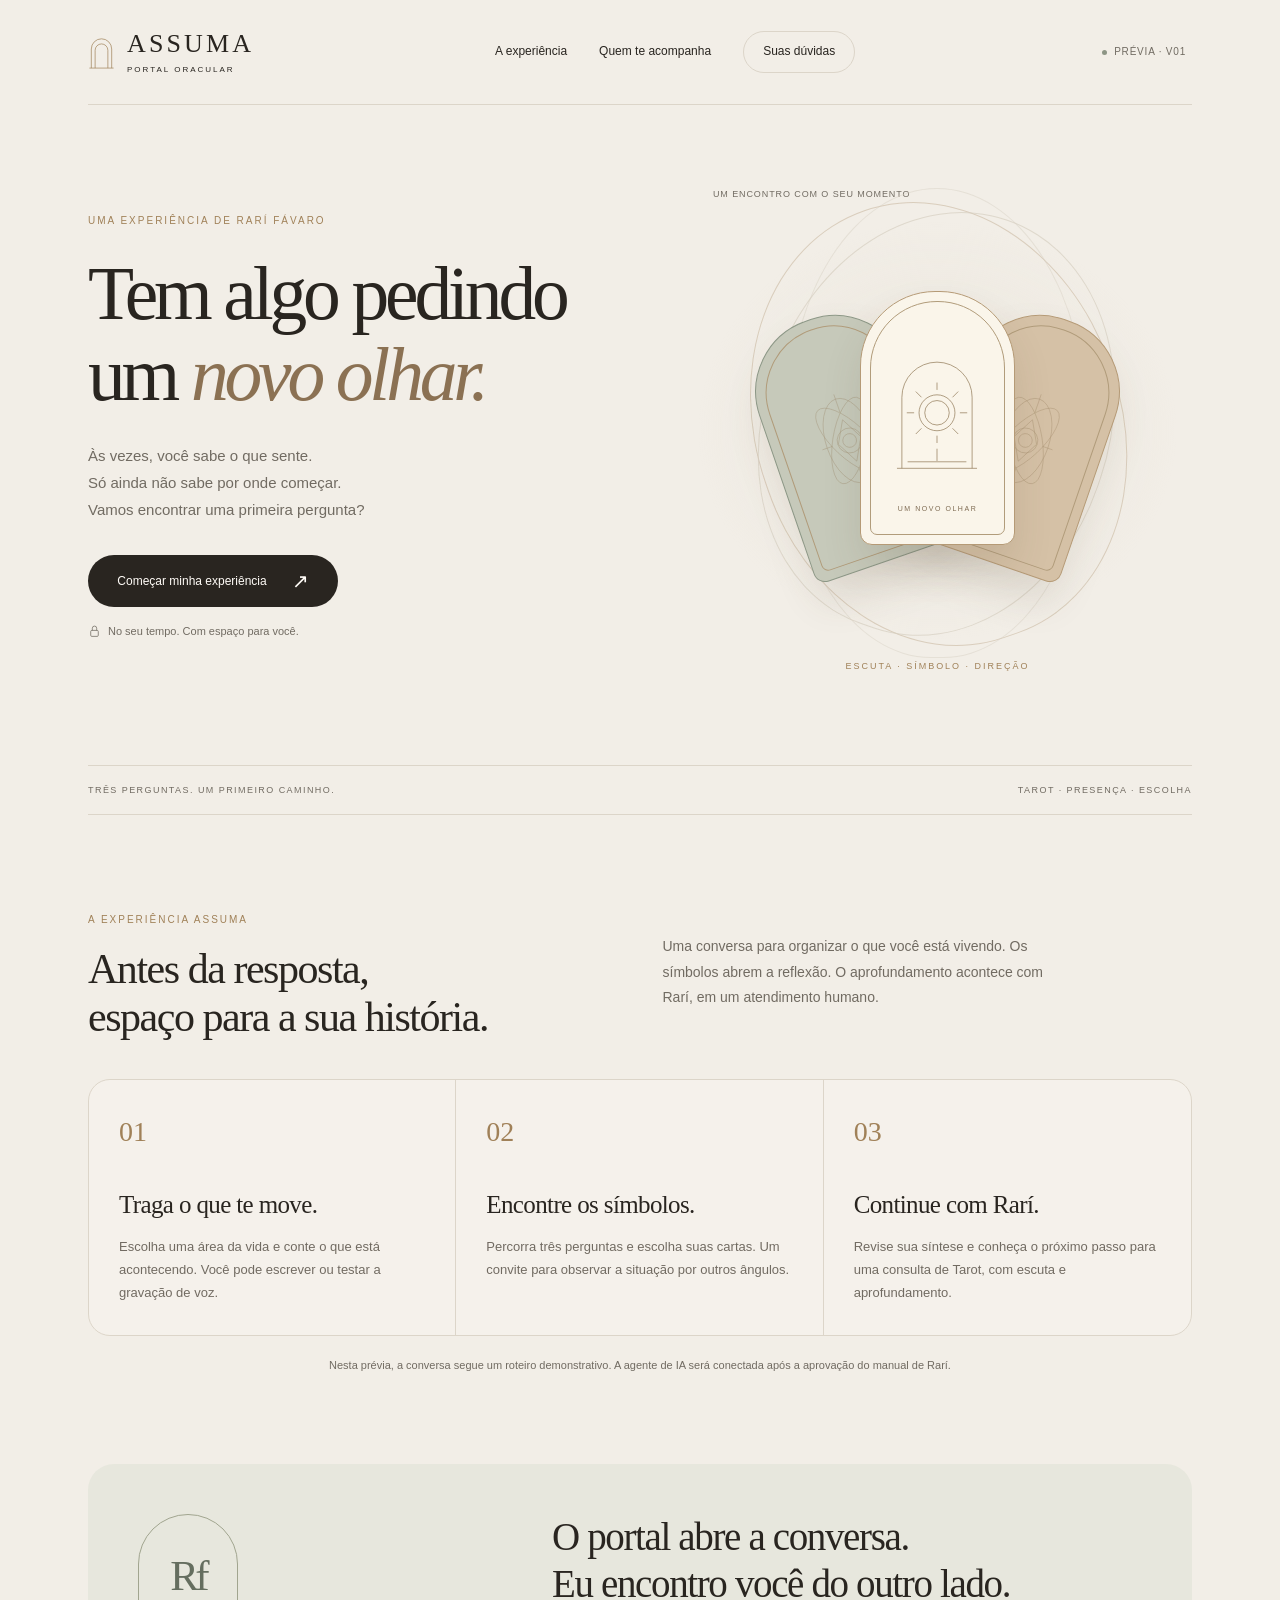
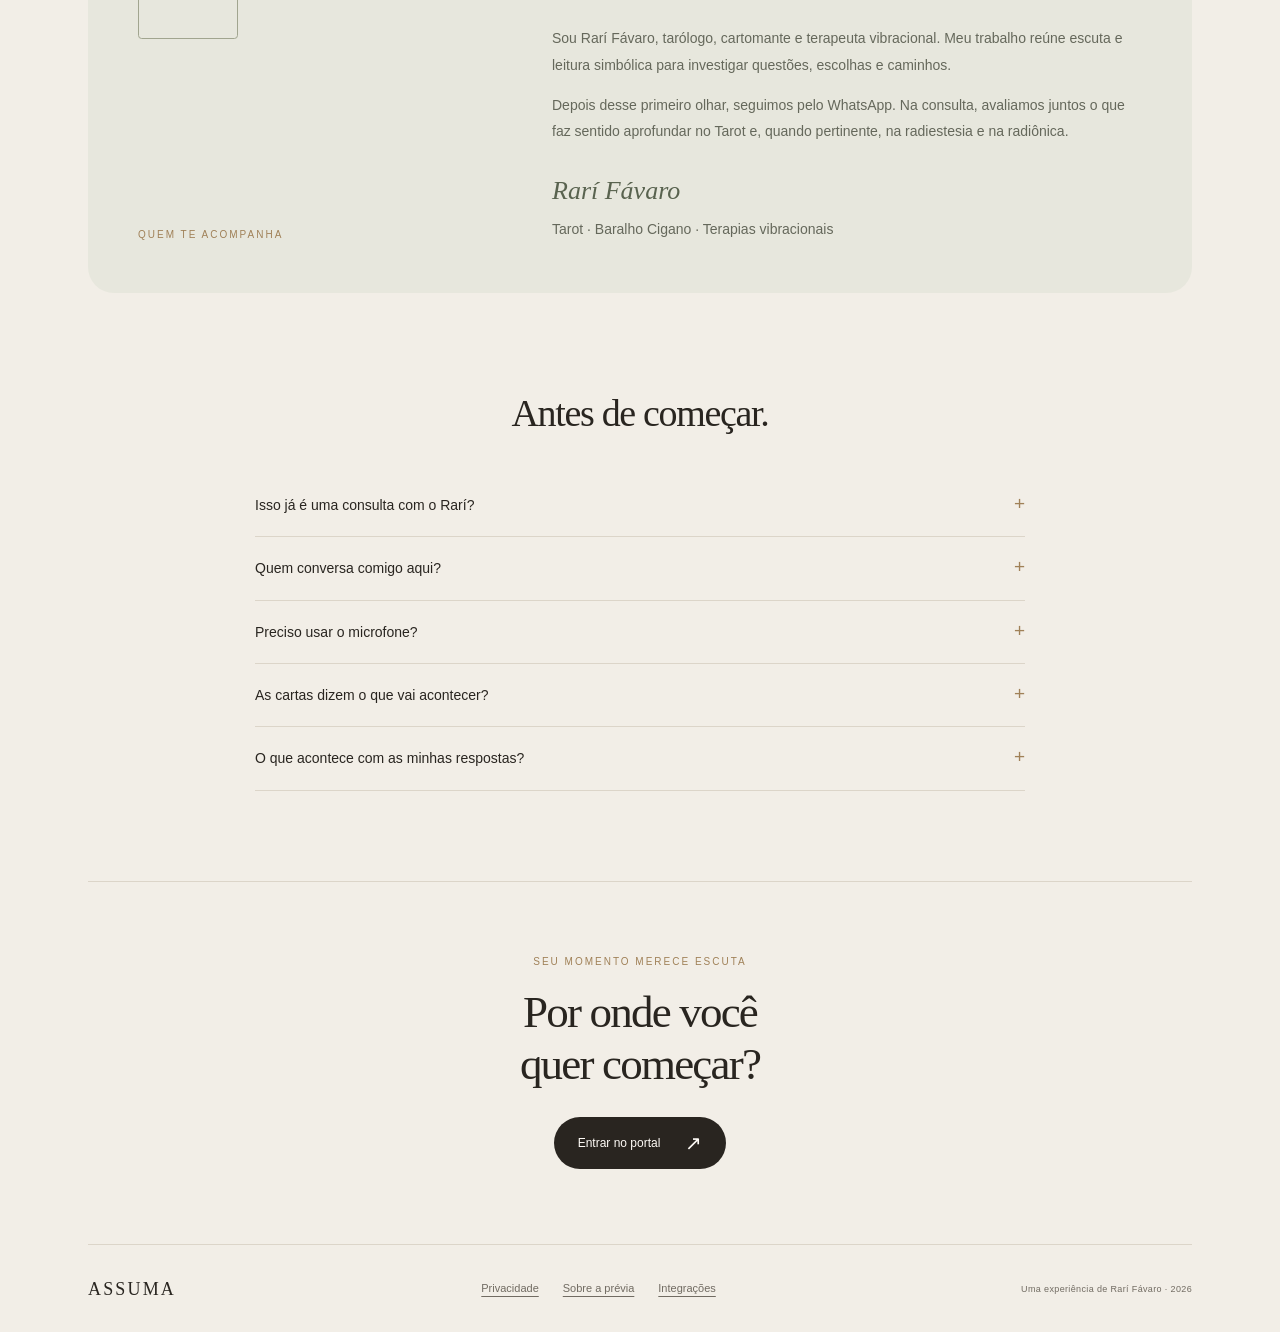
==== assuma/index.html @ bce20550 "Add files via upload" ====
<!doctype html>
<html lang="pt-BR">
<head>
<meta charset="utf-8">
<meta name="viewport" content="width=device-width,initial-scale=1,viewport-fit=cover">
<meta name="theme-color" content="#F2EEE7">
<meta name="description" content="ASSUMA — um primeiro olhar sobre o que você vive. Uma experiência oracular de Rarí Fávaro.">
<title>ASSUMA — Portal Oracular · Rarí Fávaro</title>
<style>
:root{--ivory:#f2eee7;--paper:#fffcf7;--ink:#292520;--gold:#a08158;--sage:#8d9585;--muted:#716b62;--line:#dcd5c9;--soft:#e9e4db;--serif:Georgia,'Times New Roman',serif;--sans:Arial,Helvetica,sans-serif}
*{box-sizing:border-box}html{scroll-behavior:smooth}body{margin:0;background:var(--ivory);color:var(--ink);font-family:var(--sans);font-size:16px;line-height:1.6;-webkit-font-smoothing:antialiased}button,input,textarea{font:inherit;color:inherit}button,a,input,textarea{touch-action:manipulation}button,a{-webkit-tap-highlight-color:transparent}button{cursor:pointer}button:disabled{cursor:not-allowed;opacity:.48}button:focus-visible,a:focus-visible,input:focus-visible,textarea:focus-visible,summary:focus-visible{outline:2px solid var(--gold);outline-offset:5px}a{color:inherit}button{border:0}svg{display:block}h1,h2,h3,p{margin:0}h1,h2,h3{font-weight:400}button{background:none}input[type=checkbox]{accent-color:var(--ink);width:20px;height:20px;flex:none;margin:3px 0}::selection{background:#d7ddcf}main{min-height:70vh}.wrap{max-width:1200px;margin:auto;padding:0 48px}.nav{height:105px;display:flex;align-items:center;justify-content:space-between;border-bottom:1px solid var(--line);gap:24px}.brand{display:flex;align-items:center;gap:12px;text-decoration:none}.brand-word{font-family:var(--serif);font-size:26px;letter-spacing:.12em;line-height:1}.brand-sub{display:block;font-family:var(--sans);font-size:8px;letter-spacing:.25em;margin-top:9px}.brand-mark{width:27px;height:35px;color:var(--gold)}.nav-links{display:flex;gap:32px;align-items:center;font-size:12px}.nav-links a{text-decoration:none}.outline-link{border:1px solid var(--line);padding:10px 19px;border-radius:30px}.demo-tag{display:flex;align-items:center;gap:7px;font-size:10px;letter-spacing:.08em;text-transform:uppercase;color:var(--muted)}.dot{width:5px;height:5px;border-radius:50%;background:var(--sage);display:inline-block}.eyebrow{font-size:10px;letter-spacing:.2em;text-transform:uppercase;color:var(--gold);font-weight:500}.hero{display:grid;grid-template-columns:1.1fr 1fr;align-items:center;min-height:660px;gap:35px;padding-top:30px;padding-bottom:54px}.hero-copy{position:relative;z-index:1}.hero h1{font-family:var(--serif);font-size:clamp(54px,5.9vw,78px);line-height:1.07;letter-spacing:-.055em;max-width:620px;margin:23px 0 26px}.hero h1 em{font-weight:400;color:#8b7153}.hero p{font-size:15px;line-height:1.8;max-width:385px;color:var(--muted)}.primary,.secondary{min-height:52px;padding:15px 24px;display:inline-flex;align-items:center;justify-content:center;gap:25px;border-radius:99px;font-size:12px;line-height:1.5;text-decoration:none;transition:background .2s,transform .2s}.primary{background:var(--ink);color:var(--paper)}.primary:hover{background:#494035;transform:translateY(-1px)}.primary .arrow{font-size:20px;font-weight:300;line-height:1}.secondary{border:1px solid var(--line);background:transparent}.secondary:hover{background:var(--soft)}.hero .primary{margin:32px 0 15px;padding-inline:27px;min-width:250px}.tiny{font-size:11px;line-height:1.65;color:var(--muted)}.hero-note{display:flex;align-items:center;gap:7px}.hero-note svg{width:13px;height:13px}.portal{position:relative;height:500px;display:flex;align-items:center;justify-content:center;isolation:isolate}.portal:before{content:'';position:absolute;inset:8% 1% 5%;border-radius:50%;background:radial-gradient(ellipse,#e3ddce66,transparent 68%);z-index:-1}.orbit{width:365px;height:450px;position:absolute;border:1px solid #cfbfaa;border-radius:50% 50% 48% 48%;transform:rotate(-19deg);opacity:.7}.orbit.two{transform:rotate(19deg);width:345px;height:430px;border-color:#d6cfc1}.orbit.three{transform:rotate(0);width:300px;height:470px;border-color:#d6cfc1;opacity:.45}.portal-label{position:absolute;bottom:0;left:0;right:0;text-align:center;font-size:9px;letter-spacing:.22em;color:var(--gold);text-transform:uppercase}.hero-card{position:absolute;width:155px;height:254px;border-radius:75px 75px 12px 12px;border:1px solid #b59a76;padding:12px;background:#e8dfce;box-shadow:0 22px 38px #594a3120;display:flex;align-items:center;justify-content:center}.hero-card:after{content:'';position:absolute;inset:9px;border:1px solid #b19c7b;border-radius:67px 67px 7px 7px}.hero-card.left{transform:translate(-88px,17px) rotate(-19deg);background:#c6c9ba;border-color:#8c9786}.hero-card.right{transform:translate(88px,17px) rotate(19deg);background:#d5c1a6}.hero-card.center{transform:translateY(-5px);background:#faf5ea;z-index:2}.hero-card svg{width:98px;height:155px;color:#8f7755}.hero-card span{position:absolute;bottom:30px;font-size:7px;letter-spacing:.22em;color:#7e6b52}.orbital-caption{position:absolute;top:14px;left:30px;font-size:9px;color:var(--muted);letter-spacing:.1em}.hero-card.left svg,.hero-card.right svg{width:75px;opacity:.6}.chapter-line{display:flex;justify-content:space-between;padding:17px 0;border-top:1px solid var(--line);border-bottom:1px solid var(--line);font-size:9px;color:var(--muted);letter-spacing:.16em;text-transform:uppercase}.section{padding:90px 0}.section-heading{display:grid;grid-template-columns:1fr 1fr;gap:45px;align-items:start;margin:0 0 37px}.section-heading h2{font-family:var(--serif);font-size:42px;letter-spacing:-.035em;line-height:1.14;margin-top:15px}.section-heading p{font-size:14px;max-width:390px;color:var(--muted);padding-top:29px;line-height:1.8}.steps-grid{display:grid;grid-template-columns:repeat(3,1fr);border:1px solid var(--line);border-radius:22px;overflow:hidden;background:#fffcf740}.step-card{padding:30px;border-right:1px solid var(--line)}.step-card:last-child{border:0}.step-no{color:var(--gold);font-family:var(--serif);font-size:28px;display:block;margin-bottom:30px}.step-card h3{font-family:var(--serif);font-size:25px;letter-spacing:-.025em;margin-bottom:10px}.step-card p{font-size:13px;color:var(--muted);line-height:1.8}.about-panel{background:#e7e7dd;border-radius:26px;padding:50px;display:grid;grid-template-columns:.75fr 1.25fr;gap:60px}.about-seal{display:flex;flex-direction:column;justify-content:space-between}.monogram{width:100px;height:125px;border:1px solid #a1a58f;border-radius:55px 55px 4px 4px;display:grid;place-items:center;font-family:var(--serif);font-size:43px;letter-spacing:-.09em;color:#656e5f}.about-panel h2{font-family:var(--serif);font-size:39px;letter-spacing:-.035em;line-height:1.2;margin-bottom:18px}.about-panel p{font-size:14px;color:#65685b;line-height:1.9}.signature{font-family:var(--serif);font-style:italic;font-size:26px;margin-top:25px;color:#59634f}.faq{max-width:770px;margin:auto}.faq>h2{font-family:var(--serif);font-size:38px;text-align:center;letter-spacing:-.035em;margin-bottom:30px}.faq details{border-bottom:1px solid var(--line);padding:20px 0}.faq summary{list-style:none;cursor:pointer;font-size:14px;display:flex;justify-content:space-between;gap:24px}.faq summary:after{content:'+';font-weight:300;color:var(--gold);font-size:19px;line-height:1}.faq details[open] summary:after{content:'−'}.faq details p{font-size:13px;color:var(--muted);line-height:1.8;margin-top:15px;max-width:680px}.bottom-invite{text-align:center;border-top:1px solid var(--line);padding:65px 0 75px}.bottom-invite h2{font-family:var(--serif);font-size:45px;letter-spacing:-.04em;line-height:1.15;margin:15px 0 26px}.footer{padding:30px 0 28px;border-top:1px solid var(--line);display:flex;align-items:center;justify-content:space-between;gap:25px}.footer-brand{font-family:var(--serif);font-size:18px;letter-spacing:.12em}.footer nav{display:flex;flex-wrap:wrap;gap:24px}.text-button{font-size:11px;padding:0;color:var(--muted);text-decoration:underline;text-underline-offset:4px}.footer .tiny{font-size:9px;letter-spacing:.04em}.mobile-start{display:none}.app-shell{max-width:820px;margin:0 auto;padding:30px 24px 70px}.session-top{display:flex;justify-content:space-between;align-items:center;gap:14px;padding-bottom:25px}.back{display:flex;align-items:center;gap:8px;color:var(--muted);font-size:12px;padding:8px 0}.session-top .eyebrow{font-size:9px}.progress-track{display:flex;gap:5px;margin-bottom:38px}.progress-track span{height:2px;flex:1;background:var(--line)}.progress-track span.done{background:var(--gold)}.screen-heading{text-align:center;max-width:550px;margin:0 auto 35px}.screen-heading h1{font-family:var(--serif);font-size:44px;line-height:1.13;letter-spacing:-.04em;margin:12px 0 17px}.screen-heading p{font-size:14px;color:var(--muted);line-height:1.8}.area-grid{display:grid;grid-template-columns:1fr 1fr;gap:14px}.area{border:1px solid var(--line);border-radius:20px;background:#fffcf77d;text-align:left;padding:25px;min-height:172px;transition:.2s;position:relative}.area:hover{background:var(--paper);border-color:var(--gold);transform:translateY(-2px)}.area .area-icon{width:30px;height:30px;color:var(--gold);margin-bottom:23px}.area strong{display:block;font-family:var(--serif);font-size:25px;font-weight:400;letter-spacing:-.02em;line-height:1.2;margin-bottom:7px}.area small{font-size:12px;color:var(--muted);line-height:1.6;display:block}.area .area-arrow{position:absolute;right:23px;top:28px;font-size:20px;color:var(--gold)}.area-foot{text-align:center;margin-top:25px}.consent-panel{background:var(--paper);border:1px solid var(--line);border-radius:24px;padding:30px}.field-label{display:block;font-size:10px;letter-spacing:.15em;text-transform:uppercase;color:var(--muted);margin-bottom:9px}.field{width:100%;border:1px solid var(--line);background:#fffdf9;border-radius:13px;padding:15px 17px;line-height:1.6;font-size:15px;resize:vertical}.field::placeholder{color:#8c857b}.field:focus{outline:1px solid var(--gold);outline-offset:1px}.check-row{display:flex;gap:13px;align-items:flex-start;margin-top:23px;cursor:pointer;font-size:13px;line-height:1.7}.check-row small{display:block;font-size:11px;color:var(--muted);margin-top:3px}.notice{padding:15px 17px;background:#f1f0e9;border-radius:13px;font-size:12px;color:#5e6655;line-height:1.8;margin:22px 0}.notice strong{font-weight:500;color:var(--ink)}.consent-panel .primary{width:100%;margin-top:23px}.center-note{text-align:center;margin-top:20px}.stage-heading{display:flex;align-items:center;justify-content:space-between;gap:12px;margin-bottom:19px;font-size:11px;color:var(--muted)}.agent-badge{display:flex;align-items:center;gap:8px}.agent-symbol{height:25px;width:25px;border:1px solid var(--gold);border-radius:50%;display:grid;place-items:center;color:var(--gold);font-family:var(--serif)}.agent-panel{background:var(--paper);border:1px solid var(--line);border-radius:25px;padding:32px;position:relative;overflow:hidden}.agent-panel .question{font-family:var(--serif);font-size:31px;line-height:1.25;letter-spacing:-.03em;margin:16px 0}.lead-in{font-size:13px;line-height:1.8;color:var(--muted)}.mini-orb{width:62px;height:76px;border:1px solid #b5a182;border-radius:50% 50% 45% 45%;margin:0 auto 28px;display:grid;place-items:center;position:relative;transform:rotate(-8deg)}.mini-orb:before{content:'';position:absolute;inset:7px;border:1px solid #a6ae9a;border-radius:50%;transform:rotate(23deg)}.mini-orb:after{content:'';height:18px;width:18px;border:1px solid var(--gold);border-radius:50%}.question-tools{display:flex;gap:16px;margin:17px 0 3px;align-items:center}.small-btn{font-size:11px;color:var(--muted);padding:7px 0;display:flex;align-items:center;gap:6px;text-decoration:underline;text-underline-offset:3px}.small-btn svg{width:15px;height:15px}.answer-panel{padding-top:24px}.input-tabs{display:flex;gap:5px;border:1px solid var(--line);border-radius:99px;width:max-content;padding:4px;margin:0 auto 19px}.input-tabs button{border-radius:99px;padding:8px 20px;font-size:12px;display:flex;align-items:center;gap:6px}.input-tabs button svg{width:14px;height:14px}.input-tabs button.active{background:var(--ink);color:var(--paper)}.answer-panel textarea{min-height:130px}.answer-bottom{display:flex;justify-content:space-between;align-items:center;margin-top:12px;gap:15px}.answer-bottom .primary{min-width:175px}.voice-panel{text-align:center;border:1px solid var(--line);border-radius:20px;background:#fffcf74d;padding:24px}.mic-button{width:64px;height:64px;border-radius:50%;background:var(--ink);color:var(--paper);display:grid;place-items:center;margin:4px auto 12px}.mic-button svg{width:24px;height:24px}.mic-button.recording{background:#946d50;animation:pulse 1.4s infinite}.voice-label{font-family:var(--serif);font-size:22px}.voice-panel .tiny{max-width:380px;margin:10px auto 0}.voice-panel audio{width:100%;margin-top:14px;height:38px}.record-tools{display:flex;justify-content:center;gap:22px;margin-top:10px}.voice-panel .primary{margin-top:17px}.inline-error{font-size:12px;color:#8a5038;margin-top:9px;line-height:1.6}.session-hint{text-align:center;font-size:11px;line-height:1.7;color:var(--muted);margin:25px auto 0;max-width:540px}.past-answers{margin-top:25px}.past-answers summary{font-size:11px;color:var(--muted);cursor:pointer}.past-item{padding:15px 0;border-bottom:1px solid var(--line);font-size:12px}.past-item strong{font-weight:500}.past-item p{color:var(--muted);margin-top:4px;white-space:pre-wrap;overflow-wrap:anywhere}.cards-heading{text-align:center;margin-bottom:35px}.cards-heading h1{font-family:var(--serif);font-size:40px;line-height:1.15;letter-spacing:-.04em;margin:15px 0}.cards-heading p{font-size:13px;color:var(--muted);max-width:440px;margin:auto}.card-deck{display:flex;justify-content:center;gap:17px;perspective:1200px;margin:30px 0 35px}.tarot{width:156px;height:255px;background:transparent;position:relative;padding:0;border-radius:80px 80px 14px 14px;flex:0 1 156px;transition:transform .3s}.tarot:not(:disabled):hover{transform:translateY(-9px)}.tarot:disabled{opacity:1}.tarot.dim{opacity:.35}.card-inner{height:100%;width:100%;position:relative;transform-style:preserve-3d;transition:transform .75s cubic-bezier(.2,.7,.3,1)}.tarot.flipped .card-inner{transform:rotateY(180deg)}.card-side{position:absolute;inset:0;border:1px solid #a38c6a;border-radius:80px 80px 14px 14px;backface-visibility:hidden;display:flex;flex-direction:column;align-items:center;justify-content:center;overflow:hidden}.card-back{background:#dcd8c9}.card-back:before,.card-face:before{content:'';position:absolute;inset:8px;border:1px solid #b9aa8e;border-radius:73px 73px 9px 9px}.card-back svg{width:80%;height:65%;color:#8b7f65}.card-back small{position:absolute;bottom:25px;font-size:7px;letter-spacing:.2em}.card-face{transform:rotateY(180deg);background:var(--paper)}.card-face svg{height:140px;width:95px;color:#8c7656}.card-face .roman{position:absolute;top:27px;font-size:10px;font-family:var(--serif);color:var(--gold)}.card-face .card-name{position:absolute;bottom:23px;font-size:10px;font-family:var(--serif);letter-spacing:.03em}.reveal{text-align:center;max-width:520px;margin:auto}.reveal h2{font-family:var(--serif);font-size:29px;letter-spacing:-.02em;margin-bottom:8px}.reveal p{font-size:14px;color:var(--muted);line-height:1.8}.reveal .primary{margin-top:23px}.reveal .tiny{font-size:10px;margin-top:15px}.card-number{font-size:10px;letter-spacing:.15em;color:var(--muted);text-align:center;display:block}.report-intro{text-align:center;max-width:590px;margin:0 auto 30px}.report-intro h1{font-family:var(--serif);font-size:43px;line-height:1.15;letter-spacing:-.04em;margin:15px 0}.report-intro p{font-size:14px;line-height:1.8;color:var(--muted)}.report{background:var(--paper);border:1px solid var(--line);border-radius:22px;padding:34px;margin-bottom:25px}.report-head{display:flex;justify-content:space-between;align-items:center;gap:15px;padding-bottom:21px;margin-bottom:24px;border-bottom:1px solid var(--line)}.report-head span{font-size:10px;color:var(--muted)}.report h2{font-family:var(--serif);font-size:28px;line-height:1.3;letter-spacing:-.025em;margin:9px 0 16px}.report h3{font-size:10px;letter-spacing:.14em;text-transform:uppercase;color:var(--gold);margin:23px 0 9px}.report p{font-size:13px;color:var(--muted);line-height:1.85;overflow-wrap:anywhere}.report blockquote{border-left:1px solid #bda17d;padding-left:17px;margin:13px 0 0;font-family:var(--serif);font-size:20px;line-height:1.5;color:#5b5143;overflow-wrap:anywhere}.report-cards{display:flex;gap:9px;flex-wrap:wrap;margin:12px 0 0}.report-card{flex:1;min-width:110px;border:1px solid var(--line);border-radius:12px;padding:14px 10px;text-align:center;font-family:var(--serif);font-size:15px}.report-card small{display:block;font-family:var(--sans);font-size:8px;text-transform:uppercase;letter-spacing:.1em;color:var(--muted);margin-bottom:5px}.report .qa{border-bottom:1px solid var(--line);padding:10px 0}.report .qa:last-child{border:0}.report .qa strong{font-size:12px;font-weight:500;display:block;margin-bottom:4px}.report .qa p{white-space:pre-wrap}.report-actions{display:flex;justify-content:center;gap:22px;margin-bottom:30px}.human-invite{border-radius:23px;background:#e5e7db;padding:32px;text-align:center}.human-invite h2{font-family:var(--serif);font-size:33px;line-height:1.2;letter-spacing:-.03em;margin:12px 0 16px}.human-invite p{font-size:13px;color:#606854;line-height:1.85;max-width:510px;margin:auto}.human-invite .primary{margin-top:24px}.human-invite .tiny{font-size:10px;margin-top:14px}.clear-session{display:block;margin:30px auto 0}.modal{border:1px solid var(--line);border-radius:23px;background:var(--paper);padding:30px;color:var(--ink);max-width:560px;width:calc(100% - 32px);max-height:88dvh;overflow:auto;box-shadow:0 30px 100px #29252033}.modal::backdrop{background:#29252066;backdrop-filter:blur(5px)}.modal-close{display:flex;justify-content:flex-end;margin:-10px -8px 3px auto;padding:8px;font-size:24px;line-height:1}.modal h2{font-family:var(--serif);font-size:31px;letter-spacing:-.03em;line-height:1.2;margin-bottom:17px}.modal p,.modal li{font-size:13px;color:var(--muted);line-height:1.8;margin-bottom:13px}.modal h3{font-size:13px;margin:20px 0 7px}.modal .check-row{font-size:12px;margin:18px 0}.modal .primary,.modal .secondary{width:100%;margin-top:10px}.modal pre{font-size:11px;white-space:pre-wrap;overflow-wrap:anywhere;background:var(--ivory);border-radius:12px;padding:15px;max-height:210px;overflow:auto;font-family:var(--sans)}.status-grid{display:grid;grid-template-columns:1fr 1fr;gap:10px}.status-grid>div{border:1px solid var(--line);padding:12px;border-radius:11px;font-size:12px}.status-grid small{display:block;color:var(--muted);font-size:10px}.toast{position:fixed;bottom:25px;left:50%;transform:translateX(-50%);background:var(--ink);color:var(--paper);border-radius:15px;padding:13px 20px;font-size:12px;z-index:20;width:max-content;max-width:calc(100% - 35px);box-shadow:0 7px 20px #29252022;display:none}.toast.show{display:block}.fade{animation:appear .4s ease both}[hidden]{display:none!important}@keyframes appear{from{opacity:0;transform:translateY(7px)}to{opacity:1;transform:translateY(0)}}@keyframes pulse{50%{box-shadow:0 0 0 9px #946d501a}}@media(min-width:1400px){.hero{min-height:710px}.portal{transform:scale(1.07)}}@media(max-width:800px){.wrap{padding:0 25px}.nav{height:86px}.nav-links{gap:17px}.nav-links a:not(.outline-link){display:none}.hero{min-height:auto;gap:0;padding:48px 0 50px}.hero h1{font-size:56px}.portal{transform:scale(.87);margin:0 -25px}.orbit{width:300px}.hero p{font-size:14px}.section{padding:60px 0}.section-heading h2{font-size:35px}.section-heading p{padding-top:20px}.step-card{padding:24px}.step-card h3{font-size:22px}.about-panel{padding:33px;gap:30px;grid-template-columns:.6fr 1.4fr}.about-panel h2{font-size:33px}}
@media(max-width:600px){body{font-size:15px}.wrap{padding:0 23px}.nav{height:77px}.brand-word{font-size:23px}.brand-sub{font-size:7px}.brand-mark{width:23px;height:31px}.nav-links{display:none}.demo-tag{font-size:8px;letter-spacing:.06em}.hero{display:flex;flex-direction:column;text-align:center;padding:43px 0 43px}.hero-copy{order:1}.hero .eyebrow{font-size:9px}.hero h1{font-size:49px;line-height:1.06;margin:16px 0 18px;letter-spacing:-.055em}.hero p{font-size:13px;max-width:315px;margin:auto;line-height:1.8}.hero .primary{margin:24px 0 12px;min-width:260px;min-height:53px;font-size:12px}.hero-note{justify-content:center;font-size:10px}.portal{order:2;height:287px;width:100%;transform:none;margin:18px 0 0}.orbit{height:258px;width:234px;transform:rotate(-24deg)}.orbit.two{height:248px;width:225px;transform:rotate(24deg)}.orbit.three{height:285px;width:180px}.hero-card{width:100px;height:169px;border-radius:51px 51px 9px 9px;padding:8px}.hero-card:after{inset:6px;border-radius:45px 45px 5px 5px}.hero-card.left{transform:translate(-61px,6px) rotate(-20deg)}.hero-card.right{transform:translate(61px,6px) rotate(20deg)}.hero-card.center{transform:translateY(-8px)}.hero-card svg{width:62px;height:98px}.hero-card.left svg,.hero-card.right svg{width:48px}.hero-card span{font-size:5px;bottom:20px}.orbital-caption{display:none}.portal-label{bottom:0;font-size:7px}.chapter-line{font-size:7px;letter-spacing:.09em;gap:12px;padding:14px 0}.section{padding:49px 0}.section-heading{grid-template-columns:1fr;gap:0;margin-bottom:25px}.section-heading h2{font-size:35px;max-width:310px;margin-top:11px}.section-heading p{font-size:13px;padding-top:18px;max-width:330px}.steps-grid{display:block;border-radius:20px}.step-card{border-right:0;border-bottom:1px solid var(--line);position:relative;padding:24px 24px 24px 70px}.step-no{position:absolute;left:23px;top:23px;margin:0;font-size:23px}.step-card h3{font-size:24px;margin:0 0 7px}.step-card p{font-size:12px}.about-panel{grid-template-columns:1fr;padding:27px;gap:25px;border-radius:21px}.about-seal{flex-direction:row;align-items:center}.monogram{height:70px;width:58px;font-size:28px}.about-panel h2{font-size:32px;margin-bottom:16px}.about-panel p{font-size:13px}.signature{font-size:25px;margin-top:20px}.faq>h2{font-size:31px;text-align:left;margin-bottom:18px}.faq summary{font-size:13px}.faq details{padding:19px 0}.faq details p{font-size:12px}.bottom-invite{padding:44px 0 49px}.bottom-invite h2{font-size:36px}.footer{padding:25px 0 28px;flex-wrap:wrap;gap:19px}.footer nav{gap:18px}.footer .tiny{width:100%;font-size:9px}.app-shell{padding:20px 20px 45px}.app-view .nav{margin:0 -3px}.session-top{padding-bottom:19px}.progress-track{margin-bottom:28px}.screen-heading{margin-bottom:25px}.screen-heading h1{font-size:36px;margin:12px 0 15px}.screen-heading p{font-size:12px}.area-grid{gap:11px}.area{padding:19px 17px;min-height:185px;border-radius:17px}.area strong{font-size:23px;line-height:1.12;margin-bottom:10px}.area small{font-size:11px;line-height:1.6}.area .area-icon{width:25px;height:25px;margin-bottom:22px}.area .area-arrow{right:17px;top:18px;font-size:18px}.area-foot{font-size:10px}.consent-panel{padding:22px;border-radius:19px}.check-row{font-size:12px;gap:11px}.check-row small{font-size:10px}.notice{font-size:11px;padding:13px}.consent-panel .primary{font-size:12px;padding:14px 18px;gap:10px}.field{font-size:16px;padding:13px 14px}.center-note{font-size:10px}.agent-panel{padding:24px 23px;border-radius:21px}.agent-panel .question{font-size:28px;margin:12px 0}.lead-in{font-size:12px}.mini-orb{width:50px;height:63px;margin-bottom:22px}.stage-heading{font-size:10px}.agent-badge{gap:6px}.answer-panel{padding-top:20px}.answer-bottom .tiny{font-size:9px;max-width:120px}.answer-bottom .primary{min-width:165px;padding:14px 17px;gap:14px}.voice-panel{padding:19px}.voice-panel .tiny{font-size:10px}.session-hint{font-size:10px;margin-top:22px}.cards-heading h1{font-size:35px;margin:13px 0}.cards-heading p{font-size:12px}.card-deck{gap:10px;margin:26px 0}.tarot{height:194px;max-width:112px;border-radius:55px 55px 11px 11px}.card-side{border-radius:55px 55px 11px 11px}.card-back:before,.card-face:before{inset:6px;border-radius:49px 49px 7px 7px}.card-face svg{height:100px;width:70px}.card-face .roman{top:22px;font-size:9px}.card-face .card-name{bottom:20px;font-size:9px}.card-back small{font-size:5px;bottom:23px}.reveal h2{font-size:27px}.reveal p{font-size:12px}.reveal .tiny{font-size:9px}.report-intro h1{font-size:35px}.report-intro p{font-size:12px}.report{padding:23px 21px;border-radius:20px}.report-head{padding-bottom:17px;margin-bottom:19px}.report-head .eyebrow{font-size:8px}.report-head span{font-size:9px}.report h2{font-size:26px}.report h3{font-size:9px}.report p{font-size:12px}.report blockquote{font-size:19px}.report-cards{gap:7px}.report-card{min-width:75px;padding:12px 6px;font-size:13px}.report-card small{font-size:7px}.report-actions{gap:22px}.human-invite{padding:27px 22px;border-radius:20px}.human-invite h2{font-size:30px}.human-invite p{font-size:12px}.human-invite .primary{font-size:11px;padding:15px 18px;gap:10px;width:100%}.modal{padding:25px}.modal h2{font-size:29px}.modal p,.modal li{font-size:12px}}
@media(max-width:360px){.hero h1{font-size:43px}.wrap{padding:0 19px}.area strong{font-size:21px}.area small{font-size:10px}.tarot{height:177px}.card-deck{gap:8px}.answer-bottom{align-items:stretch;flex-direction:column}.answer-bottom .tiny{max-width:none;text-align:right}.status-grid{grid-template-columns:1fr}}
@media(prefers-reduced-motion:reduce){*,*:before,*:after{animation:none!important;transition:none!important;scroll-behavior:auto!important}}
@media print{.nav,.session-top,.progress-track,.footer,.report-actions,.human-invite,.clear-session,.toast,dialog{display:none!important}body{background:white}.wrap,.app-shell{max-width:none;padding:0}.report{border:0;padding:0}.report-intro{margin:0 0 20px}.report-intro h1{font-size:28px}.report .qa{break-inside:avoid}details{display:block}details>div{display:block!important}}
</style>
</head>
<body>
<svg aria-hidden="true" style="position:absolute;width:0;height:0;overflow:hidden" xmlns="http://www.w3.org/2000/svg">
<defs>
<symbol id="portal-mark" viewBox="0 0 40 55"><path d="M4 52V22a16 16 0 0 1 32 0v30M10 52V24a10 10 0 0 1 20 0v28M1 52h38" fill="none" stroke="currentColor" stroke-width="1.1"/></symbol>
<symbol id="back-art" viewBox="0 0 120 180"><g fill="none" stroke="currentColor" stroke-width=".7"><ellipse cx="60" cy="90" rx="38" ry="70"/><ellipse cx="60" cy="90" rx="27" ry="70" transform="rotate(28 60 90)"/><ellipse cx="60" cy="90" rx="27" ry="70" transform="rotate(-28 60 90)"/><circle cx="60" cy="90" r="20"/><circle cx="60" cy="90" r="11"/><path d="M60 12v30m0 96v30M14 90h17m58 0h17"/><path d="M60 55 79 90 60 125 41 90Z"/></g></symbol>
<symbol id="sun-art" viewBox="0 0 120 180"><g fill="none" stroke="currentColor" stroke-width=".85"><path d="M17 151V64a43 43 0 0 1 86 0v87M11 151h98M24 143h72"/><circle cx="60" cy="83" r="22"/><circle cx="60" cy="83" r="15"/><path d="M60 46v9m0 56v9M23 83h9m56 0h9M34 57l7 7m38 38 7 7M34 109l7-7m38-38 7-7M60 127v15"/></g></symbol>
<symbol id="balance-art" viewBox="0 0 120 180"><g fill="none" stroke="currentColor" stroke-width="1"><path d="M60 31v112m-25 0h50M24 63h72M30 63l-15 42h30Zm60 0-15 42h30ZM15 105q15 18 30 0m30 0q15 18 30 0M47 53l13-17 13 17"/><circle cx="60" cy="29" r="5"/><path d="M31 153h58"/></g></symbol>
<symbol id="lantern-art" viewBox="0 0 120 180"><g fill="none" stroke="currentColor" stroke-width="1"><path d="M36 58h48v63H36ZM36 58l24-18 24 18M43 65h34v48H43ZM60 38V28m-11 0a11 11 0 0 1 22 0M47 125h26M40 141h40M60 130v11M17 87h9m68 0h9M27 47l6 6m54 0 6-6"/><path d="m60 74 7 12-7 12-7-12Z"/></g></symbol>
<symbol id="vessel-art" viewBox="0 0 120 180"><g fill="none" stroke="currentColor" stroke-width="1"><path d="M29 30h31v30q0 25-15 25T29 60ZM45 85v18m-12 0h24M65 102h31v25q0 22-15 22t-16-22ZM81 149v13m-12 0h24M58 64q36 7 22 41M65 72q17 9 8 29M19 124q15-17 31 0m-31 7q15-17 31 0"/></g></symbol>
<symbol id="strength-art" viewBox="0 0 120 180"><g fill="none" stroke="currentColor" stroke-width="1"><path d="M25 53c-11-18 10-30 22-14l26 29c12 15 34 3 24-14-12-19-27-4-34 5L47 78c-11 14-30 0-22-14M30 108q30-29 60 0M24 112q36 37 72 0M34 121v24m52-24v24M23 150h74"/><circle cx="60" cy="111" r="13"/></g></symbol>
<symbol id="mago-art" viewBox="0 0 120 180"><g fill="none" stroke="currentColor" stroke-width="1"><path d="M24 56c-10-18 8-29 20-15l31 28c13 12 29-1 20-15-11-18-27-5-34 6L45 77C31 90 14 76 24 64M60 96v57M46 124h28M23 153h74M21 110h10m-5-5v10m67-21h10m-5-5v10"/><circle cx="60" cy="96" r="8"/></g></symbol>
<symbol id="heart" viewBox="0 0 32 32"><path d="M16 27S3 19 3 10c0-7 10-9 13-2 3-7 13-5 13 2 0 9-13 17-13 17Z" stroke="currentColor" fill="none" stroke-width="1"/></symbol>
<symbol id="work" viewBox="0 0 32 32"><path d="M5 28V13h8v15m6 0V5h8v23M2 28h28M3 8l9-5 6 7 11-8" stroke="currentColor" fill="none" stroke-width="1"/></symbol>
<symbol id="path" viewBox="0 0 32 32"><path d="M7 29c23-13-13-16 9-26M16 3h9m-9 0v9M21 29C44 16 8 13 30 0" stroke="currentColor" fill="none" stroke-width="1"/></symbol>
<symbol id="spirit" viewBox="0 0 32 32"><ellipse cx="16" cy="16" rx="9" ry="14" fill="none" stroke="currentColor" stroke-width="1"/><ellipse cx="16" cy="16" rx="14" ry="9" fill="none" stroke="currentColor" stroke-width="1"/><circle cx="16" cy="16" r="3" fill="none" stroke="currentColor" stroke-width="1"/></symbol>
<symbol id="mic" viewBox="0 0 24 24"><g fill="none" stroke="currentColor" stroke-width="1.4" stroke-linecap="round"><rect x="8" y="2" width="8" height="13" rx="4"/><path d="M5 10v2a7 7 0 0 0 14 0v-2M12 19v3m-4 0h8"/></g></symbol>
<symbol id="text" viewBox="0 0 24 24"><path d="M4 5h16M4 12h16M4 19h10" fill="none" stroke="currentColor" stroke-width="1.4" stroke-linecap="round"/></symbol>
<symbol id="sound" viewBox="0 0 24 24"><path d="M4 9h4l5-5v16l-5-5H4ZM17 8q5 4 0 8m3-11q8 7 0 14" fill="none" stroke="currentColor" stroke-width="1.3" stroke-linejoin="round"/></symbol>
<symbol id="lock" viewBox="0 0 24 24"><rect x="5" y="10" width="14" height="11" rx="2" fill="none" stroke="currentColor" stroke-width="1.4"/><path d="M8 10V6a4 4 0 0 1 8 0v4" fill="none" stroke="currentColor" stroke-width="1.4"/></symbol>
</defs></svg>
<div class="wrap">
<header class="nav">
<a href="#" class="brand" id="brand-home" aria-label="ASSUMA, início"><svg class="brand-mark" aria-hidden="true"><use href="#portal-mark"/></svg><span class="brand-word">ASSUMA<span class="brand-sub">PORTAL ORACULAR</span></span></a>
<nav class="nav-links" aria-label="Navegação principal"><a href="#como-funciona">A experiência</a><a href="#rari">Quem te acompanha</a><a class="outline-link" href="#duvidas">Suas dúvidas</a></nav>
<button class="demo-tag" data-action="status"><i class="dot"></i>Prévia · v01</button>
</header></div>
<main id="main"></main>
<div class="wrap"><footer class="footer"><span class="footer-brand">ASSUMA</span><nav aria-label="Informações"><button class="text-button" data-action="privacy">Privacidade</button><button class="text-button" data-action="terms">Sobre a prévia</button><button class="text-button" data-action="status">Integrações</button></nav><p class="tiny">Uma experiência de Rarí Fávaro · 2026</p></footer></div>
<dialog class="modal" id="modal" aria-labelledby="modal-title"><button class="modal-close" aria-label="Fechar" data-action="close-modal">×</button><div id="modal-body"></div></dialog>
<div class="toast" id="toast" role="status" aria-live="polite"></div>
<script>
(()=>{
'use strict';
/* Integrações deliberadamente desligadas. Segredos pertencem ao servidor.
   Este arquivo não possui fetch, SDK, cookie, localStorage ou envio de áudio. */
const ASSUMA_CONFIG = Object.freeze({mode:'demo', agentManualVersion:null, whatsappNumber:'', pixelId:'', integrations:{ai:false,transcription:false,database:false,whatsappBusiness:false,metaPixel:false}});
const agentPolicy = Object.freeze({status:'rascunho-aguardando-aprovacao', version:'0.1', author:'Rarí Fávaro', rules:['Identificar-se como agente de IA; no protótipo, explicitar roteiro simulado.','Não alegar conhecer fatos de terceiros.','Não interpretar símbolos como diagnóstico clínico.','Não inventar métodos autorais ou protocolos energéticos.','Separar relato, hipótese simbólica e decisão humana.','Somente um manual aprovado pode liberar respostas generativas.']});
const AREAS = {
love:{label:'Amor',icon:'heart',desc:'Vínculos, encontros e o seu lugar nas relações.',q:'O que está acontecendo na sua vida afetiva e te trouxe até aqui?',focus:'como você se sente e o que precisa em uma relação',next:'Que limite, conversa ou decisão você gostaria de explorar com mais cuidado?'},
work:{label:'Trabalho e prosperidade',icon:'work',desc:'Escolhas, movimento e sua relação com o dinheiro.',q:'O que você quer compreender sobre seu trabalho ou sua vida financeira agora?',focus:'as condições concretas e as escolhas que estão ao seu alcance',next:'Qual decisão profissional ou financeira você gostaria de levar para uma consulta?'},
paths:{label:'Caminhos pessoais',icon:'path',desc:'Ciclos, decisões e aquilo que pede espaço.',q:'Qual situação ou escolha tem ocupado mais espaço dentro de você?',focus:'o que é importante para você neste momento da sua vida',next:'Que escolha você gostaria de olhar com mais calma, sem se cobrar uma resposta imediata?'},
spirit:{label:'Espiritualidade',icon:'spirit',desc:'Sentido, percepção e seu caminho espiritual.',q:'Que experiência ou inquietação espiritual você gostaria de trazer para esta conversa?',focus:'o sentido que você atribui à experiência e como ela repercute no cotidiano',next:'O que você gostaria de investigar espiritualmente, mantendo espaço para outras interpretações?'}
};
const DECK = [
{id:'justice',name:'A Justiça',roman:'VIII',art:'balance-art',theme:'discernimento',text:'Como símbolo de discernimento, A Justiça convida a separar o que você observou do que ainda precisa compreender.'},
{id:'hermit',name:'O Eremita',roman:'IX',art:'lantern-art',theme:'escuta',text:'O Eremita pode ser um convite a escutar seu próprio ritmo e a dar tempo ao que ainda não encontrou palavras.'},
{id:'temperance',name:'A Temperança',roman:'XIV',art:'vessel-art',theme:'integração',text:'A Temperança abre uma reflexão sobre proporção: o que precisa de mais espaço e o que pode ser ajustado aos poucos?'},
{id:'strength',name:'A Força',roman:'XI',art:'strength-art',theme:'presença',text:'A Força oferece uma imagem de firmeza com sensibilidade. Você pode investigar como sustentar uma escolha sem ultrapassar seus limites.'},
{id:'sun',name:'O Sol',roman:'XIX',art:'sun-art',theme:'clareza',text:'O Sol convida a trazer uma situação para a luz: o que pode ser dito com mais clareza, sem prometer um desfecho?'},
{id:'magician',name:'O Mago',roman:'I',art:'mago-art',theme:'iniciativa',text:'O Mago propõe olhar para os recursos disponíveis e para um primeiro gesto possível, sem garantir resultados.'}
];
let state = freshState();
let recorder=null, stream=null, recordChunks=[], recordTimer=null, recordStarted=0, currentAudio=null, objectUrls=[], voiceMode=false, recording=false, recordingGeneration=0;
let toastTimer;
function freshState(){return {screen:'home',area:null,name:'',consent:{experience:false,voice:false,share:false,marketing:false},answers:[],cards:[],question:0,draft:'',deck:[],selected:null,events:[],createdAt:new Date().toISOString()};}
function esc(s){return String(s??'').replace(/[&<>"']/g,c=>({'&':'&amp;','<':'&lt;','>':'&gt;','"':'&quot;',"'":'&#39;'}[c]));}
function icon(id,cls=''){return `<svg class="${cls}" aria-hidden="true"><use href="#${id}"/></svg>`;}
function track(name){const allowed=['experience_start','area_selected','consent_granted','question_completed','card_selected','experience_completed','whatsapp_intent'];if(allowed.includes(name))state.events.push({name,time:new Date().toISOString()});/* No personal data, area or answer in conversion events. No forwarding in demo. */}
function toast(t){const el=document.querySelector('#toast');el.textContent=t;el.classList.add('show');clearTimeout(toastTimer);toastTimer=setTimeout(()=>el.classList.remove('show'),4500);}
function sessionTop(progress,label){return `<div class="session-top"><button class="back" data-action="back">← Voltar</button><span class="eyebrow">${esc(label)}</span><button class="text-button" data-action="exit">Sair</button></div><div class="progress-track" aria-label="Etapa ${progress} de 5">${[1,2,3,4,5].map(i=>`<span class="${i<=progress?'done':''}"></span>`).join('')}</div>`;}
function go(screen){if('speechSynthesis' in window)speechSynthesis.cancel();stopRecording(true);state.screen=screen;render();window.scrollTo({top:0,behavior:'instant'});const h=document.querySelector('main h1');if(h){h.tabIndex=-1;h.focus({preventScroll:true});}}
function home(){return `<div class="wrap fade"><section class="hero"><div class="hero-copy"><span class="eyebrow">Uma experiência de Rarí Fávaro</span><h1>Tem algo pedindo<br>um <em>novo olhar.</em></h1><p>Às vezes, você sabe o que sente.<br>Só ainda não sabe por onde começar.<br>Vamos encontrar uma primeira pergunta?</p><button class="primary" data-action="start">Começar minha experiência <span class="arrow">↗</span></button><div class="tiny hero-note">${icon('lock')} No seu tempo. Com espaço para você.</div></div><div class="portal" aria-hidden="true"><span class="orbital-caption">UM ENCONTRO COM O SEU MOMENTO</span><div class="orbit"></div><div class="orbit two"></div><div class="orbit three"></div><div class="hero-card left">${icon('back-art')}</div><div class="hero-card right">${icon('back-art')}</div><div class="hero-card center">${icon('sun-art')}<span>UM NOVO OLHAR</span></div><span class="portal-label">Escuta · Símbolo · Direção</span></div></section><div class="chapter-line"><span>Três perguntas. Um primeiro caminho.</span><span>Tarot · Presença · Escolha</span></div><section class="section" id="como-funciona"><div class="section-heading"><div><span class="eyebrow">A experiência ASSUMA</span><h2>Antes da resposta,<br>espaço para a sua história.</h2></div><p>Uma conversa para organizar o que você está vivendo. Os símbolos abrem a reflexão. O aprofundamento acontece com Rarí, em um atendimento humano.</p></div><div class="steps-grid"><article class="step-card"><span class="step-no">01</span><h3>Traga o que te move.</h3><p>Escolha uma área da vida e conte o que está acontecendo. Você pode escrever ou testar a gravação de voz.</p></article><article class="step-card"><span class="step-no">02</span><h3>Encontre os símbolos.</h3><p>Percorra três perguntas e escolha suas cartas. Um convite para observar a situação por outros ângulos.</p></article><article class="step-card"><span class="step-no">03</span><h3>Continue com Rarí.</h3><p>Revise sua síntese e conheça o próximo passo para uma consulta de Tarot, com escuta e aprofundamento.</p></article></div><p class="tiny center-note">Nesta prévia, a conversa segue um roteiro demonstrativo. A agente de IA será conectada após a aprovação do manual de Rarí.</p></section><section id="rari" class="about-panel"><div class="about-seal"><div class="monogram" aria-hidden="true">Rf</div><span class="eyebrow">Quem te acompanha</span></div><div><h2>O portal abre a conversa.<br>Eu encontro você do outro lado.</h2><p>Sou Rarí Fávaro, tarólogo, cartomante e terapeuta vibracional. Meu trabalho reúne escuta e leitura simbólica para investigar questões, escolhas e caminhos.</p><p style="margin-top:13px">Depois desse primeiro olhar, seguimos pelo WhatsApp. Na consulta, avaliamos juntos o que faz sentido aprofundar no Tarot e, quando pertinente, na radiestesia e na radiônica.</p><div class="signature">Rarí Fávaro</div><p class="tiny" style="margin-top:5px">Tarot · Baralho Cigano · Terapias vibracionais</p></div></section><section class="section" id="duvidas"><div class="faq"><h2>Antes de começar.</h2><details><summary>Isso já é uma consulta com o Rarí?</summary><p>Esta é uma experiência inicial. O atendimento com Rarí acontece depois, pelo WhatsApp, com condições e valores combinados diretamente. O protótipo não cobra nem confirma agendamentos.</p></details><details><summary>Quem conversa comigo aqui?</summary><p>Nesta versão, você testa um roteiro que varia conforme a área escolhida e algumas palavras das respostas escritas. Ele simula a futura agente de IA e não realiza uma leitura autoral de Rarí.</p></details><details><summary>Preciso usar o microfone?</summary><p>Você pode responder por texto em toda a experiência. Se optar por gravar, o áudio fica temporariamente neste navegador e pode ser ouvido antes de continuar. A transcrição e a compreensão automática de voz ainda não estão conectadas.</p></details><details><summary>As cartas dizem o que vai acontecer?</summary><p>Os símbolos são convites à reflexão, com exemplos de sentidos tradicionais ainda sujeitos à revisão de Rarí. Eles não garantem acontecimentos, revelam pensamentos de outras pessoas ou substituem avaliação médica ou psicológica.</p></details><details><summary>O que acontece com as minhas respostas?</summary><p>Nesta prévia, as respostas ficam apenas na memória desta aba. Nenhum relatório é enviado automaticamente. Ao sair e apagar a experiência, ou recarregar a página, elas são descartadas. Você pode baixar uma cópia se quiser.</p></details></div></section><section class="bottom-invite"><span class="eyebrow">Seu momento merece escuta</span><h2>Por onde você<br>quer começar?</h2><button class="primary" data-action="start">Entrar no portal <span class="arrow">↗</span></button></section></div>`;}
function areaScreen(){return `<div class="app-shell fade">${sessionTop(1,'Seu ponto de partida')}<div class="screen-heading"><span class="eyebrow">01 · Escolha uma área</span><h1>O que pede seu<br>olhar hoje?</h1><p>Comece pelo que mais está presente.<br>Você não precisa resolver tudo de uma vez.</p></div><div class="area-grid">${Object.entries(AREAS).map(([id,a])=>`<button class="area" data-action="area" data-area="${id}">${icon(a.icon,'area-icon')}<span class="area-arrow">↗</span><strong>${a.label}</strong><small>${a.desc}</small></button>`).join('')}</div><p class="tiny area-foot">Uma escolha para abrir a conversa. Não para limitar você.</p></div>`;}
function consentScreen(){return `<div class="app-shell fade">${sessionTop(2,'Antes de conversar')}<div class="screen-heading"><span class="eyebrow">02 · Um acordo de cuidado</span><h1>Sua história.<br>No seu tempo.</h1><p>Você escolheu ${esc(AREAS[state.area].label.toLowerCase())}. Antes de começar, veja como esta prévia funciona.</p></div><form id="consent-form" class="consent-panel"><label class="field-label" for="first-name">Como você quer ser chamado? <span style="letter-spacing:0;text-transform:none">(opcional)</span></label><input class="field" id="first-name" maxlength="40" placeholder="Seu primeiro nome ou apelido" autocomplete="off" value="${esc(state.name)}"><div class="notice"><strong>Você vai testar uma conversa simulada por roteiro.</strong><br>A futura agente será uma IA, identificada como tal, orientada por um manual aprovado por Rarí. Esta prévia não tem IA ou transcrição conectadas.</div><label class="check-row"><input id="consent-experience" type="checkbox" ${state.consent.experience?'checked':''} required><span>Entendi a demonstração e autorizo o uso temporário das minhas respostas nesta aba para montar minha síntese.<small>Sem envio externo. Evite inserir documentos, informações sensíveis ou dados que identifiquem outras pessoas.</small></span></label><label class="check-row"><input id="consent-voice" type="checkbox" ${state.consent.voice?'checked':''}><span>Quero habilitar a opção de gravar minha voz.<small>Opcional. Gravação local, sem transcrição automática ou upload. O navegador pedirá acesso ao microfone apenas quando eu tocar em gravar.</small></span></label><p class="tiny" style="margin-top:21px">O compartilhamento com Rarí será uma escolha separada ao final. <button class="text-button" type="button" data-action="privacy">Ler os detalhes</button></p><button class="primary" type="submit" id="begin-session" ${state.consent.experience?'':'disabled'}>Começar minha conversa <span class="arrow">↗</span></button></form><p class="tiny center-note">Você pode sair e apagar a experiência a qualquer momento.</p></div>`;}
function signals(text){const t=text.toLocaleLowerCase('pt-BR');if(/medo|receio|insegur|ansied/.test(t))return 'uncertainty';if(/repete|repeti|sempre|de novo|mesmo padr/.test(t))return 'repeat';if(/decid|decis|escolh|dúvida|duvida/.test(t))return 'choice';if(/limite|cansa|exaust|sobrecarg|esgot/.test(t))return 'limit';return 'open';}
function questionFor(i){const area=AREAS[state.area],first=state.answers[0],second=state.answers[1];if(i===0)return {lead:state.name?`${state.name}, vamos começar pelo que você está vivendo.`:'Vamos começar pelo que você está vivendo.',q:area.q};if(i===1){if(first.type==='audio')return {lead:'Seu áudio ficou registrado neste navegador. A compreensão automática de voz ainda não está conectada; vamos seguir com uma pergunta da área escolhida.',q:`Ao olhar para ${area.focus}, o que mais merece atenção agora?`};const s=signals(first.text);const qs={uncertainty:'Você mencionou uma preocupação. O que de fato aconteceu e o que ainda é um receio seu?',repeat:'Você descreveu algo que parece se repetir. Em qual situação concreta isso ficou mais evidente?',choice:'Você trouxe uma escolha. Quais possibilidades estão na mesa e o que pesa em cada uma?',limit:'Você trouxe algo que parece pesar. O que mais exige de você e que limite gostaria de preservar?',open:`Olhando para ${area.focus}, o que você sente que ainda precisa compreender?`};return {lead:'Vamos dar um pouco mais de contorno ao que você trouxe.',q:qs[s]};}if(second?.type==='text'&&signals(second.text)==='limit')return {lead:'Para fechar, vamos aproximar essa reflexão de uma escolha sua.',q:'Que limite você quer conseguir expressar com mais clareza e levar para uma consulta?'};return {lead:'Uma última pergunta. A ideia é sair com algo que mereça ser aprofundado.',q:area.next};}
function pastAnswers(){return state.answers.length?`<details class="past-answers"><summary>Rever ${state.answers.length===1?'minha resposta anterior':'minhas respostas anteriores'}</summary>${state.answers.map((a,i)=>`<div class="past-item"><strong>${i+1}. ${esc(a.question)}</strong><p>${a.type==='text'?esc(a.text):`Áudio local · ${a.duration}s · sem transcrição`}</p>${a.type==='audio'?`<audio controls preload="metadata" src="${a.url}" style="width:100%;height:34px;margin-top:9px"></audio>`:''}</div>`).join('')}</details>`:'';}
function conversationScreen(){const q=questionFor(state.question);return `<div class="app-shell fade">${sessionTop(3,AREAS[state.area].label)}<div class="stage-heading"><span class="agent-badge"><span class="agent-symbol">a</span>Agente ASSUMA · simulação</span><span>Pergunta ${state.question+1} de 3</span></div><section class="agent-panel"><div class="mini-orb" aria-hidden="true"></div><span class="eyebrow">${['O que está presente','O que pede atenção','O próximo passo'][state.question]}</span><p class="lead-in" style="margin-top:12px">${esc(q.lead)}</p><h1 class="question">${esc(q.q)}</h1><div class="question-tools"><button class="small-btn" data-action="listen">${icon('sound')}Ouvir pergunta</button><span class="tiny" style="font-size:9px">Voz local, quando disponível</span></div></section><section class="answer-panel" aria-label="Sua resposta"><div class="input-tabs" role="group" aria-label="Modo de resposta"><button data-action="text-mode" class="${voiceMode?'':'active'}" aria-pressed="${!voiceMode}">${icon('text')}Escrever</button><button data-action="voice-mode" class="${voiceMode?'active':''}" aria-pressed="${voiceMode}">${icon('mic')}Falar</button></div>${voiceMode?voicePanel():`<form id="answer-form"><label class="field-label" for="answer">Sua resposta</label><textarea id="answer" class="field" maxlength="2400" placeholder="Pode contar do seu jeito. Não precisa organizar tudo antes.">${esc(state.draft)}</textarea><div class="answer-bottom"><span class="tiny" id="char-count">${state.draft.length}/2400 · Só nesta aba</span><button id="send-answer" class="primary" type="submit" ${state.draft.trim()?'':'disabled'}>Escolher uma carta <span class="arrow">→</span></button></div></form>`}</section>${pastAnswers()}<p class="session-hint">Roteiro demonstrativo. As perguntas variam por área e palavras do texto; áudios não são interpretados nesta versão.</p></div>`;}
function voicePanel(){return `<div class="voice-panel">${!state.consent.voice?`<p class="voice-label">Você escolhe se quer falar.</p><p class="tiny">Ao habilitar, você autoriza apenas uma gravação temporária neste navegador, sem envio e sem transcrição automática.</p><button class="secondary" data-action="enable-voice" style="margin-top:17px">Habilitar gravação local</button>`:`<button class="mic-button" id="mic-button" data-action="record" aria-label="Começar gravação">${icon('mic')}</button><p class="voice-label" id="voice-label">Toque para gravar.</p><p class="tiny">O microfone só fica ativo durante a gravação. Limite de 90 segundos. Você pode ouvir e apagar antes de continuar.</p><div id="audio-review">${currentAudio?audioReview():''}</div><p class="inline-error" id="voice-error" role="status"></p>`}</div>`;}
function audioReview(){return `<audio controls src="${currentAudio.url}" aria-label="Ouvir sua gravação"></audio><div class="record-tools"><button class="small-btn" data-action="discard-audio">Apagar áudio</button></div><p class="tiny">${currentAudio.duration}s de áudio. Transcrição ainda não conectada.<br>As próximas perguntas seguirão o roteiro da área escolhida.</p><button class="primary" data-action="submit-audio">Usar áudio e escolher carta <span class="arrow">→</span></button>`;}
function shuffleDeck(){const used=state.cards.map(c=>c.id);const available=DECK.filter(c=>!used.includes(c.id));for(let i=available.length-1;i>0;i--){const u=new Uint32Array(1);crypto.getRandomValues(u);const j=u[0]%(i+1);[available[i],available[j]]=[available[j],available[i]];}state.deck=available.slice(0,3);state.selected=null;}
function cardsScreen(){return `<div class="app-shell fade">${sessionTop(4,'Encontro com o símbolo')}<div class="cards-heading"><span class="eyebrow">Carta ${state.question+1} de 3</span><h1>${state.selected===null?'Uma pausa.<br>Uma escolha sua.':'Um símbolo para<br>olhar com calma.'}</h1><p>${state.selected===null?'Escolha uma das três cartas. Deixe que a imagem abra uma pergunta, sem exigir uma certeza.':'O sentido aparece no encontro entre o símbolo e a sua história.'}</p></div><div class="card-deck" aria-label="Três cartas para escolha">${state.deck.map((c,i)=>`<button class="tarot ${state.selected===i?'flipped':state.selected!==null?'dim':''}" data-action="pick-card" data-index="${i}" aria-label="${state.selected===i?esc(c.name):'Escolher carta '+(i+1)}" ${state.selected!==null?'disabled':''}><span class="card-inner"><span class="card-side card-back">${icon('back-art')}<small>ASSUMA</small></span><span class="card-side card-face" aria-hidden="${state.selected!==i}"><span class="roman">${c.roman}</span>${icon(c.art)}<span class="card-name">${c.name}</span></span></span></button>`).join('')}</div><div id="reveal" aria-live="polite">${state.selected===null?`<p class="card-number">01 &nbsp;&nbsp;&nbsp;&nbsp;&nbsp;&nbsp;&nbsp;&nbsp;&nbsp;&nbsp;&nbsp;&nbsp; 02 &nbsp;&nbsp;&nbsp;&nbsp;&nbsp;&nbsp;&nbsp;&nbsp;&nbsp;&nbsp;&nbsp;&nbsp; 03</p><p class="session-hint">Escolha simbólica de demonstração.<br>Sem previsão de acontecimentos ou leitura sobre terceiros.</p>`:revealContent()}</div></div>`;}
function revealContent(){const card=state.deck[state.selected];return `<div class="reveal fade"><h2>${card.name}</h2><p>${card.text}</p><button class="primary" data-action="next-question">${state.question===2?'Ver meu primeiro olhar':'Continuar a conversa'} <span class="arrow">→</span></button><p class="tiny">Sentido tradicional ilustrativo. Texto sujeito à revisão de Rarí.<br>A carta não confirma fatos nem determina seu caminho.</p></div>`;}
function reportData(){return {type:'ASSUMA — síntese demonstrativa',version:'0.1',generatedAt:new Date().toISOString(),area:AREAS[state.area].label,preferredName:state.name||'Não informado',answers:state.answers.map(a=>({question:a.question,type:a.type,text:a.type==='text'?a.text:null,audioDurationSeconds:a.type==='audio'?a.duration:null,transcriptionStatus:a.type==='audio'?'not_configured':'not_applicable'})),cards:state.cards.map(c=>({name:c.name,theme:c.theme,illustrativeText:c.text})),consent:{temporaryExperience:state.consent.experience,localVoice:state.consent.voice,shareWithRari:state.consent.share},manualVersion:null,aiConnected:false,sentToRari:false};}
function summary(){const audios=state.answers.filter(a=>a.type==='audio').length;return {opening:`Você escolheu olhar para ${AREAS[state.area].label.toLowerCase()}. Este primeiro registro reúne o que você trouxe e os símbolos escolhidos para uma conversa com Rarí.`,reflection:`As cartas escolhidas oferecem três temas para reflexão: ${state.cards.map(c=>c.theme).join(', ')}. Você pode investigar o que essas imagens acrescentam à sua reflexão sobre ${AREAS[state.area].focus}. Nenhuma delas permite concluir o que outra pessoa sente ou garantir um desfecho.`,audioNote:audios?`${audios} resposta(s) em áudio ficaram apenas neste navegador, sem transcrição ou interpretação. A cópia textual do relatório registra essa ausência; ela não inclui os arquivos de áudio.`:''};}
function reportScreen(){const s=summary();return `<div class="app-shell fade">${sessionTop(5,'Seu primeiro olhar')}<div class="report-intro"><span class="eyebrow">05 · Para levar com você</span><h1>${state.name?esc(state.name)+', seu':'Seu'} primeiro<br>olhar está aqui.</h1><p>${s.opening}</p></div><article class="report" id="report"><div class="report-head"><span class="eyebrow">ASSUMA · Registro inicial</span><span>Prévia demonstrativa</span></div><span class="eyebrow">${esc(AREAS[state.area].label)}</span><h2>O que você trouxe merece uma conversa.</h2><p>Este registro organiza suas respostas. A devolutiva simbólica é ilustrativa e aguarda o manual autoral de Rarí.</p><h3>Nas suas palavras</h3><blockquote>${state.answers[0].type==='text'?'“'+esc(state.answers[0].text)+'”':'Primeira resposta em áudio local, ainda sem transcrição.'}</blockquote><h3>Os símbolos do seu percurso</h3><div class="report-cards">${state.cards.map((c,i)=>`<div class="report-card"><small>Encontro 0${i+1}</small>${c.name}</div>`).join('')}</div><h3>Uma possibilidade de reflexão</h3><p>${s.reflection}</p><h3>Seu foco para a consulta</h3><blockquote>${state.answers[2].type==='text'?'“'+esc(state.answers[2].text)+'”':'Sua última resposta foi gravada em áudio, sem transcrição.'}</blockquote><h3>Para aprofundar com Rarí</h3><p>Na consulta, podemos investigar melhor a questão que você trouxe. Radiestesia e radiônica podem ser conversadas depois, conforme a avaliação de Rarí e a sua escolha.</p>${s.audioNote?`<div class="notice">${s.audioNote}</div>`:''}<details style="margin-top:23px"><summary style="cursor:pointer;font-size:12px;color:var(--muted)">Revisar minhas três respostas</summary>${state.answers.map((a,i)=>`<div class="qa"><strong>${i+1}. ${esc(a.question)}</strong><p>${a.type==='text'?esc(a.text):`Áudio local de ${a.duration}s · não transcrito`}</p>${a.type==='audio'?`<audio controls src="${a.url}" style="width:100%;height:35px;margin-top:10px"></audio>`:''}</div>`).join('')}</details><p class="tiny" style="font-size:10px;margin-top:24px">Registro simbólico, sem diagnóstico médico ou psicológico. Nenhum dado foi enviado a Rarí.</p></article><div class="report-actions"><button class="small-btn" data-action="download-report">↓ Baixar meu registro</button><button class="small-btn" data-action="copy-report">Copiar texto</button></div><section class="human-invite"><span class="eyebrow">O próximo encontro é humano</span><h2>Agora, a gente<br>olha junto.</h2><p>Você não precisa transformar tudo em uma pergunta perfeita. Leve o que apareceu para uma conversa comigo e conheça as possibilidades de consulta.</p><button class="primary" data-action="whatsapp">Continuar com Rarí no WhatsApp <span class="arrow">↗</span></button><p class="tiny">Você revisa o compartilhamento antes de continuar.<br>WhatsApp ainda não conectado nesta prévia.</p></section><button class="text-button clear-session" data-action="exit">Apagar esta experiência e voltar ao início</button></div>`;}
function render(){document.body.classList.toggle('app-view',state.screen!=='home');document.querySelector('.nav-links').style.display=state.screen==='home'?'':'none';document.querySelector('#main').innerHTML=({home,area:areaScreen,consent:consentScreen,conversation:conversationScreen,cards:cardsScreen,report:reportScreen}[state.screen]||home)();bindForms();}
function bindForms(){document.querySelector('#consent-experience')?.addEventListener('change',e=>{document.querySelector('#begin-session').disabled=!e.target.checked;});document.querySelector('#consent-form')?.addEventListener('submit',e=>{e.preventDefault();if(!document.querySelector('#consent-experience').checked)return;state.name=document.querySelector('#first-name').value.trim().slice(0,40);state.consent.experience=true;state.consent.voice=document.querySelector('#consent-voice').checked;track('consent_granted');voiceMode=state.consent.voice;go('conversation');});document.querySelector('#answer')?.addEventListener('input',e=>{state.draft=e.target.value;document.querySelector('#send-answer').disabled=!state.draft.trim();document.querySelector('#char-count').textContent=`${state.draft.length}/2400 · Só nesta aba`;});document.querySelector('#answer-form')?.addEventListener('submit',e=>{e.preventDefault();if(!state.draft.trim())return;submitAnswer({type:'text',text:state.draft.trim().slice(0,2400)});});document.querySelector('#share-check')?.addEventListener('change',e=>{state.consent.share=e.target.checked;const b=document.querySelector('#share-send');if(b)b.disabled=!e.target.checked||!validWhatsApp();});}
function submitAnswer(answer){stopRecording(false);const q=questionFor(state.question);state.answers.push({...answer,question:q.q});state.draft='';currentAudio=null;track('question_completed');shuffleDeck();go('cards');}
function pickCard(i){if(state.selected!==null||!Number.isInteger(i)||i<0||i>2)return;state.selected=i;state.cards.push(state.deck[i]);track('card_selected');const buttons=[...document.querySelectorAll('.tarot')];buttons.forEach((b,n)=>{b.disabled=true;b.classList.toggle('flipped',n===i);b.classList.toggle('dim',n!==i);if(n===i){b.setAttribute('aria-label',state.deck[i].name);b.querySelector('.card-face').setAttribute('aria-hidden','false');}});document.querySelector('.cards-heading h1').innerHTML='Um símbolo para<br>olhar com calma.';document.querySelector('.cards-heading p').textContent='O sentido aparece no encontro entre o símbolo e a sua história.';document.querySelector('#reveal').innerHTML=revealContent();}
function nextQuestion(){if(state.selected===null)return;if(state.question===2){track('experience_completed');go('report');}else{state.question++;go('conversation');}}
function showModal(title,html){document.querySelector('#modal-body').innerHTML=`<h2 id="modal-title">${title}</h2>${html}`;document.querySelector('#modal').showModal();bindForms();}
function privacyModal(){showModal('Sua história continua sua.',`<p>Esta é uma demonstração local do ASSUMA. Não há conta, banco de dados, IA externa, Pixel, cookie de marketing ou envio automático.</p><h3>Respostas escritas</h3><p>Ficam temporariamente na memória desta aba para montar o registro. Não são gravadas no armazenamento permanente do navegador. Recarregar, fechar a aba ou escolher “apagar experiência” descarta a sessão.</p><h3>Voz e transcrição</h3><p>O microfone depende de uma escolha opcional e de permissão do navegador. O áudio é gravado temporariamente aqui, pode ser reproduzido e apagado, e não é enviado. Não há transcrição automática. A leitura de perguntas usa somente uma voz marcada como local pelo dispositivo, se disponível.</p><h3>Compartilhamento</h3><p>Nenhum relatório é enviado nesta prévia. O botão do WhatsApp permite revisar o texto e autorizar o compartilhamento, mas o destinatário ainda precisa ser configurado. Se você baixar ou copiar o registro, terá uma cópia sob seu controle.</p><h3>Próxima versão</h3><p>Antes de conectar serviços reais, Rarí deverá aprovar o manual e os textos, definir responsáveis, finalidades, fornecedores, prazos de retenção, direitos de acesso e exclusão e o contato de privacidade. A política final será apresentada antes da coleta real.</p>`);}
function statusModal(){showModal('O que você pode testar.',`<div class="status-grid"><div>Jornada e cartas<small>Funcionais no navegador</small></div><div>Três perguntas<small>Roteiro simulado e adaptação por regras</small></div><div>Gravação de voz<small>Local, se o navegador permitir</small></div><div>Transcrição e IA<small>Ainda não conectadas</small></div><div>Relatório<small>Texto para revisar, copiar e baixar</small></div><div>WhatsApp Business<small>Ainda não configurado</small></div><div>Meta Pixel<small>Inativo · eventos locais de teste</small></div><div>Banco de dados<small>Sem armazenamento remoto</small></div></div><p style="margin-top:20px">Manual autoral: rascunho aguardando aprovação de Rarí. Nenhuma campanha, publicação ou integração externa foi ativada.</p><p class="tiny">Nesta sessão: ${state.events.length} eventos de teste em memória, sem respostas ou dados pessoais.</p>`);}
function termsModal(){showModal('Uma primeira versão, para sentir.',`<p>Esta prévia foi criada para Rarí avaliar a direção visual e testar a jornada no celular.</p><p>Os textos são propostas de primeira versão. As perguntas e sentidos simbólicos são ilustrativos; não representam um manual autoral aprovado ou uma leitura realizada por Rarí.</p><p>A agente de IA, a transcrição, a automação de WhatsApp e o rastreamento de anúncios ainda dependem de configuração. Não há compra, cobrança, agendamento ou promessa de resultado.</p>`);}
function reportText(){const s=summary();return `ASSUMA | PORTAL ORACULAR\nREGISTRO DEMONSTRATIVO — Rarí Fávaro\n\nÁrea: ${AREAS[state.area].label}\nComo ser chamado: ${state.name||'Não informado'}\n\n${s.opening}\n\nSUAS RESPOSTAS\n${state.answers.map((a,i)=>`${i+1}. ${a.question}\n${a.type==='text'?a.text:`[Áudio local, ${a.duration}s — sem transcrição e não incluído neste arquivo]`}`).join('\n\n')}\n\nSÍMBOLOS ESCOLHIDOS\n${state.cards.map(c=>`${c.name} — ${c.theme}\n${c.text}`).join('\n\n')}\n\nPOSSIBILIDADE DE REFLEXÃO\n${s.reflection}\n\nPARA A CONSULTA HUMANA\nAprofundar a situação relatada e combinar diretamente as possibilidades de atendimento com Rarí. Nenhum diagnóstico clínico ou protocolo energético foi produzido.\n\nSTATUS\nRoteiro demonstrativo. Manual autoral pendente. Sem IA ou transcrição conectadas. Nenhum relatório enviado automaticamente.\n${s.audioNote}`;}
function validWhatsApp(){return /^\d{10,15}$/.test(ASSUMA_CONFIG.whatsappNumber);}
function whatsappModal(){track('whatsapp_intent');state.consent.share=false;showModal('Vamos continuar com Rarí?',`<p>Revise o registro abaixo. Na versão conectada, você poderá abrir o WhatsApp com esse texto e decidir o envio no aplicativo.</p><pre>${esc(reportText())}</pre><label class="check-row"><input type="checkbox" id="share-check"><span>Autorizo compartilhar este registro com Rarí para conversar sobre uma consulta.<small>Escolha específica para este contato. Não autoriza campanhas de marketing.</small></span></label><div class="notice">${validWhatsApp()?'Ao continuar, o registro sairá desta aba e será aberto no WhatsApp. Você confirma o envio no aplicativo.':'Demonstração: falta configurar e verificar o WhatsApp de Rarí. Nenhuma mensagem será enviada.'}</div><button id="share-send" class="primary" data-action="send-whatsapp" disabled>Abrir WhatsApp com meu registro ↗</button><button class="secondary" data-action="copy-report">Copiar meu registro</button>`);}
async function copyText(value){try{if(navigator.clipboard&&window.isSecureContext){await navigator.clipboard.writeText(value);}else{const t=document.createElement('textarea');t.value=value;t.style.position='fixed';t.style.opacity='0';document.body.appendChild(t);t.select();const success=document.execCommand('copy');t.remove();if(!success)throw Error('copy');}toast('Registro copiado. Você escolhe com quem compartilhar.');}catch{toast('Não foi possível copiar aqui. Use “Baixar meu registro”.');}}
function downloadReport(){const blob=new Blob([reportText()],{type:'text/plain;charset=utf-8'}),url=URL.createObjectURL(blob),a=document.createElement('a');a.href=url;a.download='ASSUMA_meu_registro.txt';document.body.appendChild(a);a.click();a.remove();setTimeout(()=>URL.revokeObjectURL(url),1000);toast('Seu registro foi preparado para baixar.');}
function discardAudio(){if(currentAudio?.url){URL.revokeObjectURL(currentAudio.url);objectUrls=objectUrls.filter(u=>u!==currentAudio.url);}currentAudio=null;}
function stopRecording(discard){recordingGeneration++;if(recordTimer){clearInterval(recordTimer);recordTimer=null;}if(recorder){if(discard){recorder.onstop=null;recorder.ondataavailable=null;}if(recorder.state!=='inactive')recorder.stop();if(discard)recorder=null;}if(discard)recordChunks=[];if(stream){stream.getTracks().forEach(t=>t.stop());stream=null;}recording=false;}
async function startRecording(){if(recording){stopRecording(false);return;}if(!state.consent.voice)return;const error=document.querySelector('#voice-error');if(!navigator.mediaDevices?.getUserMedia||!window.MediaRecorder){error.textContent='Este ambiente não permite gravar. Abra a prévia em um navegador compatível ou use a opção Escrever.';return;}const generation=++recordingGeneration;try{const incoming=await navigator.mediaDevices.getUserMedia({audio:true});if(generation!==recordingGeneration||state.screen!=='conversation'||!voiceMode){incoming.getTracks().forEach(t=>t.stop());return;}stream=incoming;discardAudio();recordChunks=[];recorder=new MediaRecorder(stream);recorder.ondataavailable=e=>{if(e.data.size)recordChunks.push(e.data);};const activeRecorder=recorder;recorder.onstop=()=>{if(state.screen!=='conversation'||!voiceMode)return;const blob=new Blob(recordChunks,{type:activeRecorder.mimeType||'audio/webm'});const url=URL.createObjectURL(blob);objectUrls.push(url);currentAudio={url,duration:Math.max(1,Math.round((Date.now()-recordStarted)/1000))};recorder=null;render();};recorder.start();recordStarted=Date.now();recording=true;error.textContent='';const b=document.querySelector('#mic-button');b.classList.add('recording');b.setAttribute('aria-label','Parar gravação');document.querySelector('#voice-label').textContent='Gravando · 00:00';document.querySelector('#audio-review').innerHTML='';recordTimer=setInterval(()=>{const secs=Math.round((Date.now()-recordStarted)/1000);const label=document.querySelector('#voice-label');if(label)label.textContent=`Gravando · ${String(Math.floor(secs/60)).padStart(2,'0')}:${String(secs%60).padStart(2,'0')} · toque para parar`;if(secs>=90)stopRecording(false);},500);}catch(err){if(stream){stream.getTracks().forEach(t=>t.stop());stream=null;}recording=false;if(error&&document.contains(error))error.textContent=err.name==='NotAllowedError'?'O acesso ao microfone não foi permitido. Você pode liberar nas configurações do navegador ou continuar escrevendo.':'Não foi possível iniciar o microfone neste ambiente. Continue pela opção Escrever.';}}
function speakQuestion(){if(!('speechSynthesis' in window)){toast('Voz indisponível neste ambiente. A pergunta está escrita na tela.');return;}const local=speechSynthesis.getVoices().filter(v=>v.localService&&/^pt/i.test(v.lang));if(!local.length){toast('Não há uma voz local em português disponível. Você pode ler a pergunta na tela.');return;}speechSynthesis.cancel();const q=questionFor(state.question),u=new SpeechSynthesisUtterance(q.lead+' '+q.q);u.voice=local[0];u.lang='pt-BR';u.rate=.93;speechSynthesis.speak(u);}
function reset(){stopRecording(true);if('speechSynthesis' in window)speechSynthesis.cancel();objectUrls.forEach(u=>URL.revokeObjectURL(u));objectUrls=[];recordChunks=[];currentAudio=null;state=freshState();voiceMode=false;go('home');}
function back(){if(state.screen==='area')go('home');else if(state.screen==='consent')go('area');else if(state.screen==='conversation'&&state.question===0)go('consent');else if(state.screen==='cards'){const prior=state.answers.pop();state.draft=prior?.type==='text'?prior.text:'';if(state.selected!==null)state.cards.pop();state.selected=null;go('conversation');}else if(state.screen==='conversation'&&state.question>0){state.question--;state.deck=[...state.cards.slice(-1),...DECK.filter(c=>!state.cards.some(x=>x.id===c.id)).slice(0,2)];state.selected=0;go('cards');}else if(state.screen==='report'){state.question=2;state.deck=[state.cards[2],...DECK.filter(c=>!state.cards.some(x=>x.id===c.id)).slice(0,2)];state.selected=0;go('cards');}}
document.addEventListener('click',e=>{const b=e.target.closest('[data-action]');if(!b||b.disabled)return;const a=b.dataset.action;switch(a){case'start':track('experience_start');go('area');break;case'area':state.area=b.dataset.area;track('area_selected');go('consent');break;case'back':back();break;case'exit':showModal('Encerrar este encontro?',`<p>Suas respostas e gravações serão apagadas desta aba. Cópias que você já baixou ou copiou ficam sob seu controle.</p><button class="primary" data-action="reset">Apagar e voltar ao início</button><button class="secondary" data-action="close-modal">Continuar minha experiência</button>`);break;case'reset':document.querySelector('#modal').close();reset();break;case'privacy':privacyModal();break;case'terms':termsModal();break;case'status':statusModal();break;case'close-modal':document.querySelector('#modal').close();break;case'text-mode':stopRecording(true);voiceMode=false;render();break;case'voice-mode':voiceMode=true;render();break;case'enable-voice':state.consent.voice=true;render();break;case'record':startRecording();break;case'discard-audio':discardAudio();render();break;case'submit-audio':if(currentAudio)submitAnswer({type:'audio',url:currentAudio.url,duration:currentAudio.duration});break;case'listen':speakQuestion();break;case'pick-card':pickCard(Number(b.dataset.index));break;case'next-question':nextQuestion();break;case'download-report':downloadReport();break;case'copy-report':copyText(reportText());break;case'whatsapp':whatsappModal();break;case'send-whatsapp':if(state.consent.share&&validWhatsApp()){const url=`https://wa.me/${ASSUMA_CONFIG.whatsappNumber}?text=${encodeURIComponent(reportText())}`;window.open(url,'_blank','noopener,noreferrer');}break;}});
document.querySelector('#brand-home').addEventListener('click',e=>{e.preventDefault();if(state.screen==='home')window.scrollTo({top:0});else document.querySelector('[data-action="exit"]').click();});
document.querySelector('#modal').addEventListener('click',e=>{if(e.target===e.currentTarget){const r=e.currentTarget.getBoundingClientRect();if(e.clientX<r.left||e.clientX>r.right||e.clientY<r.top||e.clientY>r.bottom)e.currentTarget.close();}});
document.addEventListener('visibilitychange',()=>{if(document.hidden){if(recording)stopRecording(false);if('speechSynthesis' in window)speechSynthesis.cancel();}});
window.addEventListener('pagehide',()=>{stopRecording(true);objectUrls.forEach(u=>URL.revokeObjectURL(u));objectUrls=[];recordChunks=[];currentAudio=null;state=freshState();});
window.addEventListener('pageshow',e=>{if(e.persisted)render();});
render();
})();
</script>
</body>
</html>
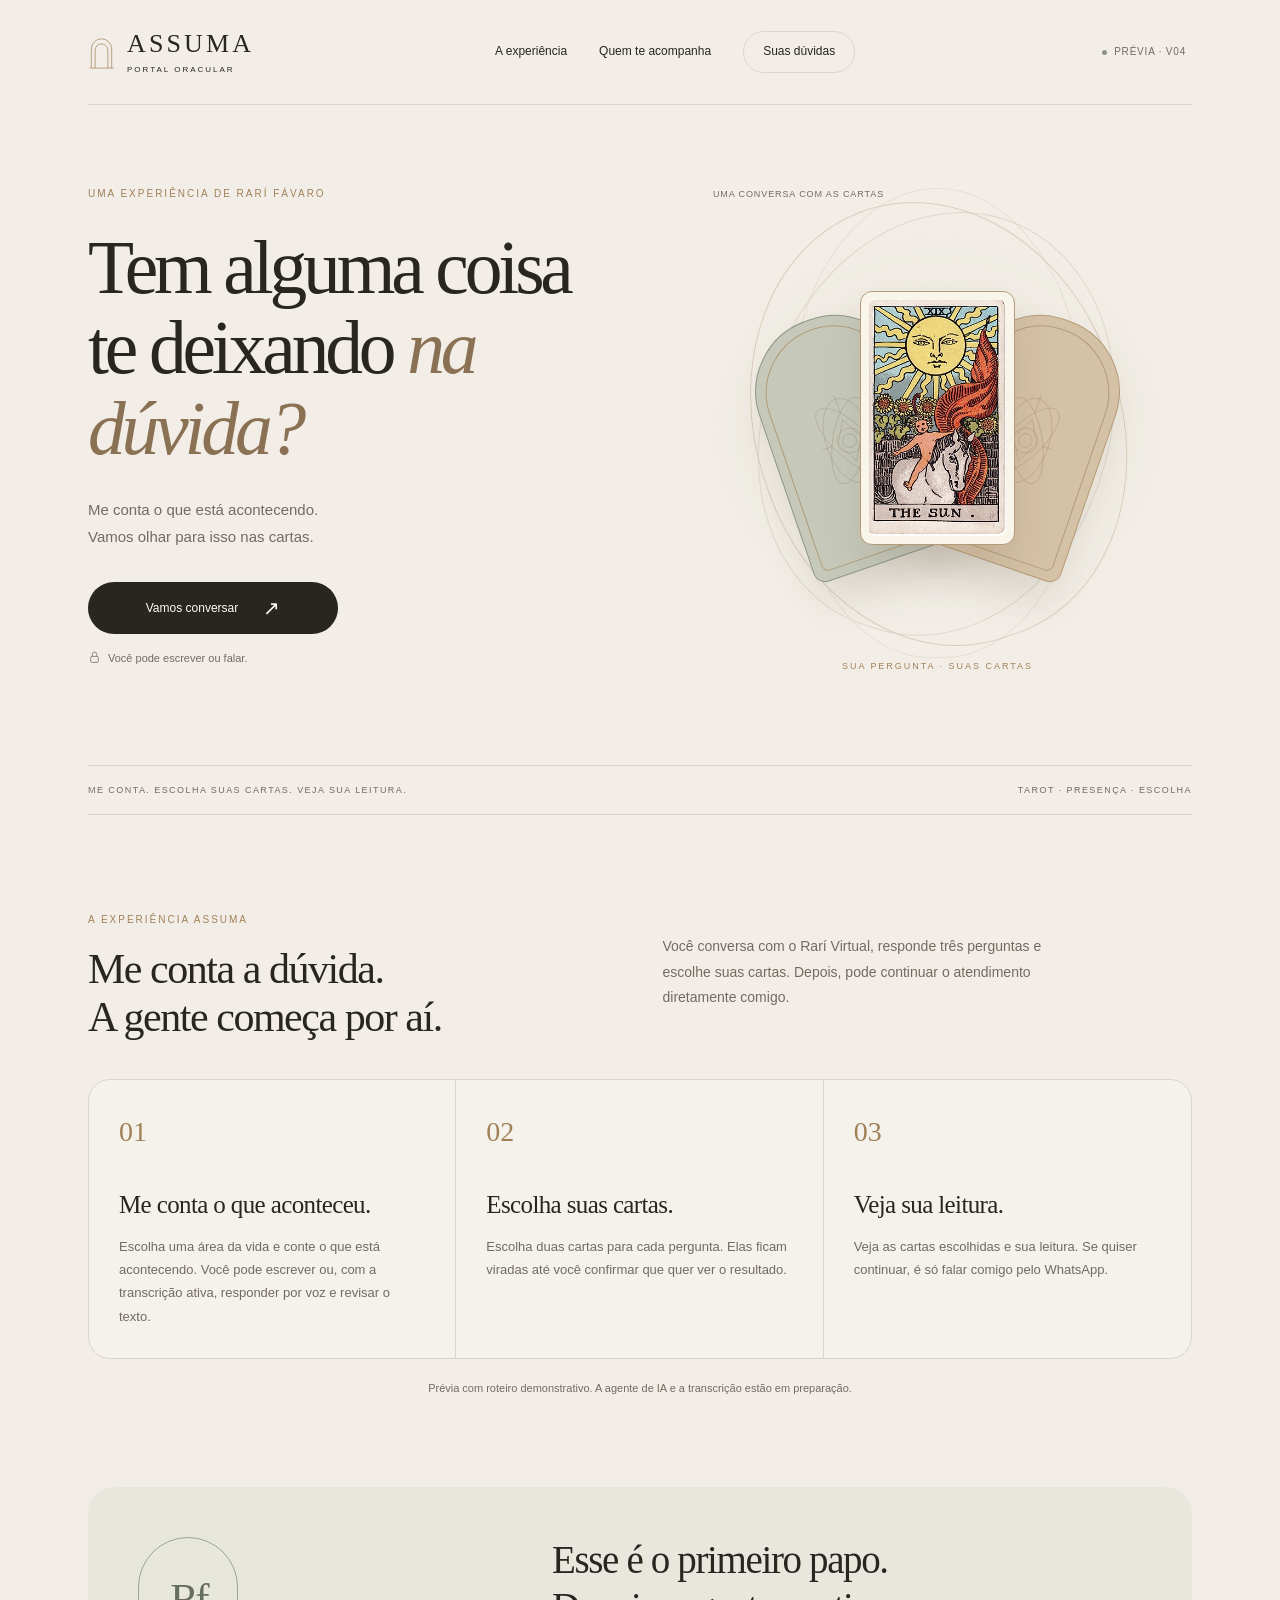
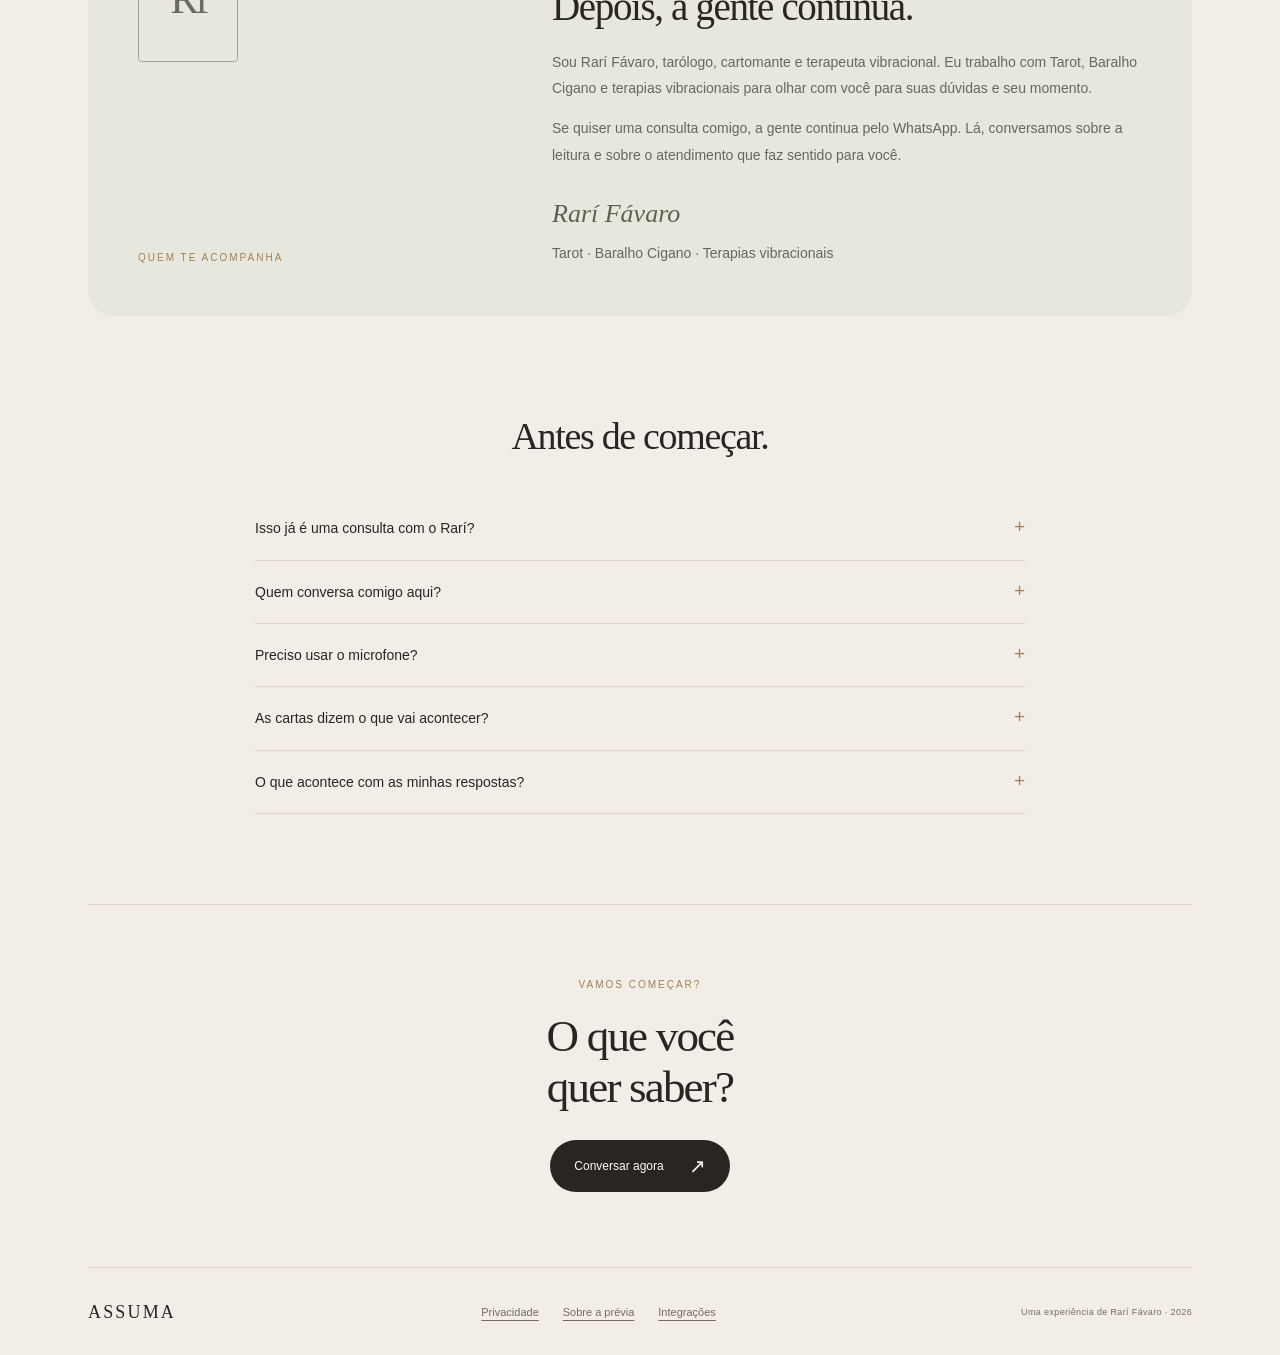
==== commit 737b5449: "Add files via upload" ====
--- a/assuma/index.html
+++ b/assuma/index.html
@@ -13,6 +13,65 @@
 @media(max-width:360px){.hero h1{font-size:43px}.wrap{padding:0 19px}.area strong{font-size:21px}.area small{font-size:10px}.tarot{height:177px}.card-deck{gap:8px}.answer-bottom{align-items:stretch;flex-direction:column}.answer-bottom .tiny{max-width:none;text-align:right}.status-grid{grid-template-columns:1fr}}
 @media(prefers-reduced-motion:reduce){*,*:before,*:after{animation:none!important;transition:none!important;scroll-behavior:auto!important}}
 @media print{.nav,.session-top,.progress-track,.footer,.report-actions,.human-invite,.clear-session,.toast,dialog{display:none!important}body{background:white}.wrap,.app-shell{max-width:none;padding:0}.report{border:0;padding:0}.report-intro{margin:0 0 20px}.report-intro h1{font-size:28px}.report .qa{break-inside:avoid}details{display:block}details>div{display:block!important}}
+
+/* v03: dimensões explícitas e composição estável no Safari móvel. */
+.card-inner{display:block;-webkit-transform-style:preserve-3d}
+.card-side{-webkit-backface-visibility:hidden}
+.tarot,.card-side{border-radius:12px}
+.card-back:before,.card-face:before{border-radius:7px}
+.card-back{background:#d6d0be}
+.card-face{padding:5px;background:#ece2cb}
+.card-face:before{display:none}
+.card-face .card-photo{display:block;width:100%;height:100%;object-fit:contain;border-radius:6px}
+.card-face .roman,.card-face .card-name{display:none}
+.hero-card.center{padding:8px;border-radius:12px;overflow:hidden}
+.hero-card.center:after{display:none}
+.hero-card.center .card-photo{width:100%;height:100%;object-fit:contain;border-radius:7px}
+.hero-card.center>span{display:none}
+.report-card img{width:100%;max-height:160px;object-fit:contain;margin-bottom:10px;border-radius:4px}
+.offer-grid{display:grid;grid-template-columns:1fr 1fr;gap:14px;margin:25px 0}
+.offer-card{border:1px solid var(--line);border-radius:18px;padding:24px;text-align:left;background:var(--paper)}
+.offer-card.recommended{border-color:var(--gold);background:#f3eee3}
+.offer-card h3{font-family:var(--serif);font-size:26px;line-height:1.2;margin:12px 0}
+.offer-card p{font-size:13px;line-height:1.7;color:var(--muted)}
+.offer-price{display:block;margin:18px 0;font-family:var(--serif);font-size:28px}
+.offer-card .primary{width:100%;margin-top:12px}
+.offer-status{font-size:11px;color:var(--muted);margin-top:12px}
+.loading-note{padding:25px;border:1px solid var(--line);border-radius:16px;margin:20px auto;max-width:600px;font-size:14px}
+.ai-indicator{display:inline-flex;gap:8px;align-items:center}
+.report p,.reveal p{white-space:pre-line}
+@media(max-width:620px){.offer-grid{grid-template-columns:1fr}.offer-card{padding:22px}.report-card img{max-height:130px}}
+
+
+/* v03: todas as cartas disponíveis, rostos ausentes do DOM antes da confirmação. */
+.card-deck.choice-grid{display:grid;grid-template-columns:repeat(9,minmax(0,1fr));gap:9px;max-width:660px;max-height:395px;overflow-y:auto;padding:14px;margin:22px auto;border:1px solid var(--line);border-radius:18px;perspective:none;scrollbar-color:#9d8b70 transparent}
+.choice-grid .tarot{display:block;aspect-ratio:.59;width:100%;height:auto;max-width:none;min-height:80px;border-radius:7px;flex:none;transition:transform .15s,outline .15s}
+.choice-grid .card-side{border-radius:7px}
+.choice-grid .card-side:before{inset:4px;border-radius:3px}
+.choice-grid .card-back svg{width:80%;height:70%;opacity:.8}
+.choice-grid .card-back small{bottom:8px;font-size:5px}
+.choice-grid .tarot[aria-pressed=true]{outline:3px solid #8b7153;outline-offset:1px;transform:translateY(-2px)}
+.choice-grid .tarot[aria-pressed=true] .card-back{background:#eee3ce}
+.selection-order{position:absolute;right:5px;top:5px;border-radius:50%;background:var(--ink);color:var(--paper);width:21px;height:21px;font-size:10px;display:grid;place-items:center;z-index:2}
+.deck-caption{display:flex;justify-content:space-between;max-width:660px;margin:18px auto 0;gap:15px;font-size:11px;color:var(--muted)}
+.combination-action{text-align:center;margin-top:25px}
+.review-question{padding:20px 0;border-bottom:1px solid var(--line)}
+.review-question strong{font-size:13px;display:block;margin-bottom:12px}
+.review-question p{font-size:14px;color:var(--muted);white-space:pre-line}
+.concealed-pair{display:flex;gap:9px;margin:14px 0 0}
+.concealed-pair span{display:grid;place-items:center;width:40px;height:65px;border-radius:5px;border:1px solid #b5a489;background:#dcd8c9;color:#877657;font-size:9px}
+.spread-reveal{padding:27px 0;border-bottom:1px solid var(--line);text-align:center}
+.spread-reveal h2{font-family:var(--serif);font-size:26px;margin:10px 0}
+.spread-reveal .question-copy{font-size:13px;color:var(--muted);max-width:500px;margin:0 auto 18px}
+.pair-cards{display:flex;justify-content:center;gap:15px;margin:20px 0}
+.pair-card{width:145px;max-width:42%;margin:0}
+.pair-card img{display:block;width:100%;height:250px;object-fit:contain;border-radius:8px;filter:drop-shadow(0 8px 10px #493a2414)}
+.pair-card figcaption{font-family:var(--serif);font-size:17px;line-height:1.3;margin-top:10px}
+.report .spread-reading{margin:20px 0 30px;padding:18px;background:#f3eee5;border-radius:12px}
+.report .spread-reading h4{font-family:var(--serif);font-size:20px;font-weight:400;margin:0 0 10px}
+.report .spread-reading p{font-size:14px}
+@media(max-width:620px){.card-deck.choice-grid{grid-template-columns:repeat(6,minmax(0,1fr));gap:8px;padding:10px;max-height:365px}.choice-grid .tarot{min-height:75px}.pair-card img{height:220px}.pair-card figcaption{font-size:16px}.selection-order{width:18px;height:18px;font-size:9px;top:4px;right:4px}}
+
 </style>
 </head>
 <body>
@@ -39,7 +98,7 @@
 <header class="nav">
 <a href="#" class="brand" id="brand-home" aria-label="ASSUMA, início"><svg class="brand-mark" aria-hidden="true"><use href="#portal-mark"/></svg><span class="brand-word">ASSUMA<span class="brand-sub">PORTAL ORACULAR</span></span></a>
 <nav class="nav-links" aria-label="Navegação principal"><a href="#como-funciona">A experiência</a><a href="#rari">Quem te acompanha</a><a class="outline-link" href="#duvidas">Suas dúvidas</a></nav>
-<button class="demo-tag" data-action="status"><i class="dot"></i>Prévia · v01</button>
+<button class="demo-tag" data-action="status"><i class="dot"></i>Prévia · v04</button>
 </header></div>
 <main id="main"></main>
 <div class="wrap"><footer class="footer"><span class="footer-brand">ASSUMA</span><nav aria-label="Informações"><button class="text-button" data-action="privacy">Privacidade</button><button class="text-button" data-action="terms">Sobre a prévia</button><button class="text-button" data-action="status">Integrações</button></nav><p class="tiny">Uma experiência de Rarí Fávaro · 2026</p></footer></div>
@@ -48,76 +107,96 @@
 <script>
 (()=>{
 'use strict';
-/* Integrações deliberadamente desligadas. Segredos pertencem ao servidor.
-   Este arquivo não possui fetch, SDK, cookie, localStorage ou envio de áudio. */
-const ASSUMA_CONFIG = Object.freeze({mode:'demo', agentManualVersion:null, whatsappNumber:'', pixelId:'', integrations:{ai:false,transcription:false,database:false,whatsappBusiness:false,metaPixel:false}});
+/* Integrações ativadas somente após configuração de servidor. */
+/* Configuração pública. Nenhuma chave de API pertence a este arquivo. */
+const ASSUMA_CONFIG = {mode:'demo',apiBase:'',agentManualVersion:'ASSUMA-0.3-draft',whatsappNumber:'',integrations:{ai:false,transcription:false,database:false,whatsappBusiness:false,metaPixel:false}};
+const OFFERS=[
+ {id:'tarot',title:'Consulta completa de Tarot',price:100,description:'40 a 50 minutos para aprofundar sua questão, relacionar os símbolos ao seu momento e investigar caminhos.',label:'Quero minha consulta',checkoutUrl:''},
+ {id:'radiesthesia',title:'Avaliação energética individual',price:100,description:'Converse com Rarí sobre uma sessão de radiestesia e as possibilidades de radiônica, conforme sua avaliação.',label:'Quero conversar sobre a sessão',checkoutUrl:''}
+];
+let connectionReady=false,sessionVersion=0,pendingRequests=new Set();
+
 const agentPolicy = Object.freeze({status:'rascunho-aguardando-aprovacao', version:'0.1', author:'Rarí Fávaro', rules:['Identificar-se como agente de IA; no protótipo, explicitar roteiro simulado.','Não alegar conhecer fatos de terceiros.','Não interpretar símbolos como diagnóstico clínico.','Não inventar métodos autorais ou protocolos energéticos.','Separar relato, hipótese simbólica e decisão humana.','Somente um manual aprovado pode liberar respostas generativas.']});
 const AREAS = {
-love:{label:'Amor',icon:'heart',desc:'Vínculos, encontros e o seu lugar nas relações.',q:'O que está acontecendo na sua vida afetiva e te trouxe até aqui?',focus:'como você se sente e o que precisa em uma relação',next:'Que limite, conversa ou decisão você gostaria de explorar com mais cuidado?'},
-work:{label:'Trabalho e prosperidade',icon:'work',desc:'Escolhas, movimento e sua relação com o dinheiro.',q:'O que você quer compreender sobre seu trabalho ou sua vida financeira agora?',focus:'as condições concretas e as escolhas que estão ao seu alcance',next:'Qual decisão profissional ou financeira você gostaria de levar para uma consulta?'},
-paths:{label:'Caminhos pessoais',icon:'path',desc:'Ciclos, decisões e aquilo que pede espaço.',q:'Qual situação ou escolha tem ocupado mais espaço dentro de você?',focus:'o que é importante para você neste momento da sua vida',next:'Que escolha você gostaria de olhar com mais calma, sem se cobrar uma resposta imediata?'},
-spirit:{label:'Espiritualidade',icon:'spirit',desc:'Sentido, percepção e seu caminho espiritual.',q:'Que experiência ou inquietação espiritual você gostaria de trazer para esta conversa?',focus:'o sentido que você atribui à experiência e como ela repercute no cotidiano',next:'O que você gostaria de investigar espiritualmente, mantendo espaço para outras interpretações?'}
+love:{label:'Amor',icon:'heart',desc:'Relacionamentos, encontros e dúvidas do coração.',q:'O que você quer saber sobre sua vida amorosa?',focus:'sua vida amorosa',next:'Tem alguma coisa importante que você ainda não me contou?'},
+work:{label:'Trabalho e dinheiro',icon:'work',desc:'Emprego, negócios e vida financeira.',q:'O que você quer saber sobre trabalho ou dinheiro?',focus:'trabalho ou dinheiro',next:'Tem alguma coisa importante que você ainda não me contou?'},
+paths:{label:'Minhas escolhas',icon:'path',desc:'Decisões, mudanças e dúvidas sobre o que fazer.',q:'Qual dúvida você quer levar para as cartas?',focus:'essa escolha',next:'Tem alguma coisa importante que você ainda não me contou?'},
+spirit:{label:'Espiritualidade',icon:'spirit',desc:'Seu caminho espiritual e o que você tem sentido.',q:'O que você quer entender sobre sua vida espiritual?',focus:'sua vida espiritual',next:'Tem alguma coisa importante que você ainda não me contou?'}
 };
-const DECK = [
-{id:'justice',name:'A Justiça',roman:'VIII',art:'balance-art',theme:'discernimento',text:'Como símbolo de discernimento, A Justiça convida a separar o que você observou do que ainda precisa compreender.'},
-{id:'hermit',name:'O Eremita',roman:'IX',art:'lantern-art',theme:'escuta',text:'O Eremita pode ser um convite a escutar seu próprio ritmo e a dar tempo ao que ainda não encontrou palavras.'},
-{id:'temperance',name:'A Temperança',roman:'XIV',art:'vessel-art',theme:'integração',text:'A Temperança abre uma reflexão sobre proporção: o que precisa de mais espaço e o que pode ser ajustado aos poucos?'},
-{id:'strength',name:'A Força',roman:'XI',art:'strength-art',theme:'presença',text:'A Força oferece uma imagem de firmeza com sensibilidade. Você pode investigar como sustentar uma escolha sem ultrapassar seus limites.'},
-{id:'sun',name:'O Sol',roman:'XIX',art:'sun-art',theme:'clareza',text:'O Sol convida a trazer uma situação para a luz: o que pode ser dito com mais clareza, sem prometer um desfecho?'},
-{id:'magician',name:'O Mago',roman:'I',art:'mago-art',theme:'iniciativa',text:'O Mago propõe olhar para os recursos disponíveis e para um primeiro gesto possível, sem garantir resultados.'}
-];
+const DECK = [{"id":"fool","name":"O Louco","roman":"0","suit":"major","rank":0,"theme":"abertura","text":"Um começo pede disponibilidade para experimentar e discernimento sobre o passo seguinte.","imageFile":"RWS_Tarot_00_Fool.jpg"},{"id":"magician","name":"O Mago","roman":"I","suit":"major","rank":1,"theme":"iniciativa","text":"Observe quais recursos já estão disponíveis e o que falta transformar intenção em ação.","imageFile":"RWS_Tarot_01_Magician.jpg"},{"id":"priestess","name":"A Sacerdotisa","roman":"II","suit":"major","rank":2,"theme":"escuta interior","text":"Dê espaço ao que você percebe e ainda não nomeou, sem confundir intuição com certeza.","imageFile":"RWS_Tarot_02_High_Priestess.jpg"},{"id":"empress","name":"A Imperatriz","roman":"III","suit":"major","rank":3,"theme":"criação","text":"O que você está nutrindo e o que precisa de condições reais para crescer?","imageFile":"RWS_Tarot_03_Empress.jpg"},{"id":"emperor","name":"O Imperador","roman":"IV","suit":"major","rank":4,"theme":"estrutura","text":"Organização e limites podem sustentar seu caminho; rigidez pode limitar o movimento.","imageFile":"RWS_Tarot_04_Emperor.jpg"},{"id":"hierophant","name":"O Hierofante","roman":"V","suit":"major","rank":5,"theme":"valores","text":"Examine os valores e ensinamentos que orientam você e quais ainda fazem sentido.","imageFile":"RWS_Tarot_05_Hierophant.jpg"},{"id":"lovers","name":"Os Enamorados","roman":"VI","suit":"major","rank":6,"theme":"escolha e vínculo","text":"O encontro entre desejo e valores pede escolhas que respeitem sua integridade.","imageFile":"RWS_Tarot_06_Lovers.jpg"},{"id":"chariot","name":"O Carro","roman":"VII","suit":"major","rank":7,"theme":"direção","text":"Reconheça forças que puxam em direções diferentes e escolha como conduzir o movimento.","imageFile":"RWS_Tarot_07_Chariot.jpg"},{"id":"strength","name":"A Força","roman":"VIII","suit":"major","rank":8,"theme":"firmeza sensível","text":"Sustentar um limite pode exigir presença e sensibilidade, sem reprimir o que você sente.","imageFile":"RWS_Tarot_08_Strength.jpg"},{"id":"hermit","name":"O Eremita","roman":"IX","suit":"major","rank":9,"theme":"investigação","text":"Diferencie o recolhimento que esclarece da espera que deixa sua vida suspensa.","imageFile":"RWS_Tarot_09_Hermit.jpg"},{"id":"wheel","name":"A Roda da Fortuna","roman":"X","suit":"major","rank":10,"theme":"ciclos","text":"Observe o que se repete, o que mudou e onde uma resposta diferente é possível.","imageFile":"RWS_Tarot_10_Wheel_of_Fortune.jpg"},{"id":"justice","name":"A Justiça","roman":"XI","suit":"major","rank":11,"theme":"discernimento","text":"Separe expectativas de acordos e observe a reciprocidade entre escolhas e consequências.","imageFile":"RWS_Tarot_11_Justice.jpg"},{"id":"hanged","name":"O Enforcado","roman":"XII","suit":"major","rank":12,"theme":"mudança de perspectiva","text":"Uma pausa pode revelar outro ângulo; investigue o que é entrega e o que é adiamento.","imageFile":"RWS_Tarot_12_Hanged_Man.jpg"},{"id":"death","name":"A Morte","roman":"XIII","suit":"major","rank":13,"theme":"transformação","text":"Este símbolo convida a reconhecer encerramentos e o espaço que uma mudança pode abrir; não prevê morte física.","imageFile":"RWS_Tarot_13_Death.jpg"},{"id":"temperance","name":"A Temperança","roman":"XIV","suit":"major","rank":14,"theme":"integração","text":"Procure uma proporção possível entre forças diferentes sem diluir necessidades essenciais.","imageFile":"RWS_Tarot_14_Temperance.jpg"},{"id":"devil","name":"O Diabo","roman":"XV","suit":"major","rank":15,"theme":"apego e desejo","text":"Examine vínculos, hábitos e desejos que oferecem prazer ou segurança e também podem restringir sua liberdade.","imageFile":"RWS_Tarot_15_Devil.jpg"},{"id":"tower","name":"A Torre","roman":"XVI","suit":"major","rank":16,"theme":"revisão de estruturas","text":"Uma estrutura que perdeu sentido pode precisar de revisão; o símbolo não anuncia uma catástrofe.","imageFile":"RWS_Tarot_16_Tower.jpg"},{"id":"star","name":"A Estrela","roman":"XVII","suit":"major","rank":17,"theme":"reconexão","text":"Que gesto de cuidado pode reabrir sua confiança, sem exigir otimismo permanente?","imageFile":"RWS_Tarot_17_Star.jpg"},{"id":"moon","name":"A Lua","roman":"XVIII","suit":"major","rank":18,"theme":"sensibilidade e incerteza","text":"Escute o que emerge e diferencie percepção, memória, medo e fatos ainda não esclarecidos.","imageFile":"RWS_Tarot_18_Moon.jpg"},{"id":"sun","name":"O Sol","roman":"XIX","suit":"major","rank":19,"theme":"clareza e expressão","text":"O que precisa ganhar palavras, visibilidade ou reconhecimento no seu momento?","imageFile":"RWS_Tarot_19_Sun.jpg"},{"id":"judgement","name":"O Julgamento","roman":"XX","suit":"major","rank":20,"theme":"reavaliação","text":"Um chamado à mudança pode começar ao rever sua história sem permanecer preso à culpa.","imageFile":"RWS_Tarot_20_Judgement.jpg"},{"id":"world","name":"O Mundo","roman":"XXI","suit":"major","rank":21,"theme":"integração e conclusão","text":"Reconheça o que foi concluído e como levar o aprendizado para um novo ciclo.","imageFile":"RWS_Tarot_21_World.jpg"},{"id":"cups-01","name":"Ás de Copas","roman":"1","suit":"cups","rank":1,"theme":"abertura afetiva","text":"Um sentimento pede espaço para ser reconhecido e vivido com cuidado.","imageFile":"Cups01.jpg"},{"id":"cups-02","name":"Dois de Copas","roman":"2","suit":"cups","rank":2,"theme":"reciprocidade","text":"Observe como encontro, escuta e troca aparecem no vínculo.","imageFile":"Cups02.jpg"},{"id":"cups-03","name":"Três de Copas","roman":"3","suit":"cups","rank":3,"theme":"apoio e convivência","text":"Que relações favorecem pertencimento e partilha?","imageFile":"Cups03.jpg"},{"id":"cups-04","name":"Quatro de Copas","roman":"4","suit":"cups","rank":4,"theme":"recolhimento emocional","text":"Perceba se a pausa oferece escuta ou mantém você distante de possibilidades.","imageFile":"Cups04.jpg"},{"id":"cups-05","name":"Cinco de Copas","roman":"5","suit":"cups","rank":5,"theme":"perda e elaboração","text":"Reconheça o que doeu e também os vínculos e recursos que permanecem.","imageFile":"Cups05.jpg"},{"id":"cups-06","name":"Seis de Copas","roman":"6","suit":"cups","rank":6,"theme":"memória e afeto","text":"O passado pode oferecer acolhimento e também influenciar expectativas presentes.","imageFile":"Cups06.jpg"},{"id":"cups-07","name":"Sete de Copas","roman":"7","suit":"cups","rank":7,"theme":"possibilidades e idealização","text":"Separe o que deseja, o que imagina e o que possui condições de construir.","imageFile":"Cups07.jpg"},{"id":"cups-08","name":"Oito de Copas","roman":"8","suit":"cups","rank":8,"theme":"despedida e busca","text":"O que já não nutre você e qual sentido deseja procurar?","imageFile":"Cups08.jpg"},{"id":"cups-09","name":"Nove de Copas","roman":"9","suit":"cups","rank":9,"theme":"satisfação","text":"Reconheça suas necessidades e o que representa contentamento para você.","imageFile":"Cups09.jpg"},{"id":"cups-10","name":"Dez de Copas","roman":"10","suit":"cups","rank":10,"theme":"pertencimento","text":"Investigue o que significa uma vida afetiva compartilhada sem exigir perfeição.","imageFile":"Cups10.jpg"},{"id":"cups-11","name":"Pajem de Copas","roman":"11","suit":"cups","rank":11,"theme":"curiosidade afetiva","text":"Dê linguagem a um sentimento novo sem precisar defini-lo de imediato.","imageFile":"Cups11.jpg"},{"id":"cups-12","name":"Cavaleiro de Copas","roman":"12","suit":"cups","rank":12,"theme":"aproximação e romantismo","text":"Observe como expressa o afeto e como lida com a idealização.","imageFile":"Cups12.jpg"},{"id":"cups-13","name":"Rainha de Copas","roman":"13","suit":"cups","rank":13,"theme":"escuta emocional","text":"Sua sensibilidade pode acolher sem absorver toda a responsabilidade pelo outro.","imageFile":"Cups13.jpg"},{"id":"cups-14","name":"Rei de Copas","roman":"14","suit":"cups","rank":14,"theme":"maturidade afetiva","text":"Como sustentar o que sente com presença e responsabilidade?","imageFile":"Cups14.jpg"},{"id":"wands-01","name":"Ás de Paus","roman":"1","suit":"wands","rank":1,"theme":"impulso criativo","text":"Um desejo de começar pede um gesto que lhe dê forma.","imageFile":"Wands01.jpg"},{"id":"wands-02","name":"Dois de Paus","roman":"2","suit":"wands","rank":2,"theme":"planejamento","text":"Olhe além do que conhece e avalie as condições do próximo passo.","imageFile":"Wands02.jpg"},{"id":"wands-03","name":"Três de Paus","roman":"3","suit":"wands","rank":3,"theme":"expansão","text":"Acompanhe o movimento iniciado e reconheça o que depende de tempo e cooperação.","imageFile":"Wands03.jpg"},{"id":"wands-04","name":"Quatro de Paus","roman":"4","suit":"wands","rank":4,"theme":"celebração e base","text":"Que ambiente e vínculos sustentam sua sensação de chegada?","imageFile":"Wands04.jpg"},{"id":"wands-05","name":"Cinco de Paus","roman":"5","suit":"wands","rank":5,"theme":"divergência","text":"Diferencie confronto necessário de disputa que dispersa suas forças.","imageFile":"Wands05.jpg"},{"id":"wands-06","name":"Seis de Paus","roman":"6","suit":"wands","rank":6,"theme":"reconhecimento","text":"Observe sua relação com visibilidade, mérito e aprovação.","imageFile":"Wands06.jpg"},{"id":"wands-07","name":"Sete de Paus","roman":"7","suit":"wands","rank":7,"theme":"posição e limite","text":"O que merece ser defendido e a que custo você mantém essa posição?","imageFile":"Wands07.jpg"},{"id":"wands-08","name":"Oito de Paus","roman":"8","suit":"wands","rank":8,"theme":"movimento","text":"Se muitas coisas aceleram, escolha como organizar suas respostas.","imageFile":"Wands08.jpg"},{"id":"wands-09","name":"Nove de Paus","roman":"9","suit":"wands","rank":9,"theme":"persistência e proteção","text":"Reconheça a experiência que fortaleceu você e o cansaço que pede cuidado.","imageFile":"Wands09.jpg"},{"id":"wands-10","name":"Dez de Paus","roman":"10","suit":"wands","rank":10,"theme":"sobrecarga","text":"Que responsabilidades você pode dividir ou deixar de carregar?","imageFile":"Wands10.jpg"},{"id":"wands-11","name":"Pajem de Paus","roman":"11","suit":"wands","rank":11,"theme":"exploração","text":"Permita-se experimentar uma iniciativa sem exigir domínio completo.","imageFile":"Wands11.jpg"},{"id":"wands-12","name":"Cavaleiro de Paus","roman":"12","suit":"wands","rank":12,"theme":"ação e intensidade","text":"Seu impulso encontra direção ou precisa de uma pausa para escolher?","imageFile":"Wands12.jpg"},{"id":"wands-13","name":"Rainha de Paus","roman":"13","suit":"wands","rank":13,"theme":"presença criativa","text":"Ocupar seu espaço pode envolver confiança, desejo e generosidade.","imageFile":"Wands13.jpg"},{"id":"wands-14","name":"Rei de Paus","roman":"14","suit":"wands","rank":14,"theme":"liderança e visão","text":"Transforme visão em direção sem tentar controlar toda a experiência.","imageFile":"Wands14.jpg"},{"id":"swords-01","name":"Ás de Espadas","roman":"1","suit":"swords","rank":1,"theme":"clareza mental","text":"Uma ideia ou conversa pode ajudar a nomear o essencial.","imageFile":"Swords01.jpg"},{"id":"swords-02","name":"Dois de Espadas","roman":"2","suit":"swords","rank":2,"theme":"impasse","text":"O que você evita encarar para não precisar escolher?","imageFile":"Swords02.jpg"},{"id":"swords-03","name":"Três de Espadas","roman":"3","suit":"swords","rank":3,"theme":"dor e verdade","text":"Uma percepção difícil pede espaço de elaboração e cuidado.","imageFile":"Swords03.jpg"},{"id":"swords-04","name":"Quatro de Espadas","roman":"4","suit":"swords","rank":4,"theme":"pausa e recuperação","text":"Descansar também pode criar condições para perceber com mais clareza.","imageFile":"Swords04.jpg"},{"id":"swords-05","name":"Cinco de Espadas","roman":"5","suit":"swords","rank":5,"theme":"custo do conflito","text":"Pergunte o que permanece depois de vencer uma disputa.","imageFile":"Swords05.jpg"},{"id":"swords-06","name":"Seis de Espadas","roman":"6","suit":"swords","rank":6,"theme":"transição","text":"Você pode atravessar uma mudança levando aprendizados, sem resolver tudo de uma vez.","imageFile":"Swords06.jpg"},{"id":"swords-07","name":"Sete de Espadas","roman":"7","suit":"swords","rank":7,"theme":"estratégia e reserva","text":"Observe onde a cautela protege e onde a falta de clareza compromete a confiança.","imageFile":"Swords07.jpg"},{"id":"swords-08","name":"Oito de Espadas","roman":"8","suit":"swords","rank":8,"theme":"restrição percebida","text":"Quais limites são concretos e quais hipóteses precisam ser revistas?","imageFile":"Swords08.jpg"},{"id":"swords-09","name":"Nove de Espadas","roman":"9","suit":"swords","rank":9,"theme":"preocupação","text":"Uma preocupação pede escuta e apoio; a carta não confirma que o pior vai acontecer.","imageFile":"Swords09.jpg"},{"id":"swords-10","name":"Dez de Espadas","roman":"10","suit":"swords","rank":10,"theme":"fim de um desgaste","text":"Reconhecer um limite pode ser o começo de outra posição.","imageFile":"Swords10.jpg"},{"id":"swords-11","name":"Pajem de Espadas","roman":"11","suit":"swords","rank":11,"theme":"investigação e comunicação","text":"Curiosidade ajuda a esclarecer quando não se transforma em vigilância permanente.","imageFile":"Swords11.jpg"},{"id":"swords-12","name":"Cavaleiro de Espadas","roman":"12","suit":"swords","rank":12,"theme":"urgência mental","text":"Antes de agir, verifique se a velocidade respeita o contexto e as pessoas.","imageFile":"Swords12.jpg"},{"id":"swords-13","name":"Rainha de Espadas","roman":"13","suit":"swords","rank":13,"theme":"critério e autonomia","text":"Sua clareza pode ser firme sem excluir sensibilidade.","imageFile":"Swords13.jpg"},{"id":"swords-14","name":"Rei de Espadas","roman":"14","suit":"swords","rank":14,"theme":"discernimento e responsabilidade","text":"Uma decisão pede critérios explícitos e abertura para revisar informações.","imageFile":"Swords14.jpg"},{"id":"pentacles-01","name":"Ás de Ouros","roman":"1","suit":"pentacles","rank":1,"theme":"possibilidade concreta","text":"Uma oportunidade precisa de condições, cuidado e continuidade para se desenvolver.","imageFile":"Pents01.jpg"},{"id":"pentacles-02","name":"Dois de Ouros","roman":"2","suit":"pentacles","rank":2,"theme":"gestão de prioridades","text":"Como equilibrar demandas sem perder a referência do que é essencial?","imageFile":"Pents02.jpg"},{"id":"pentacles-03","name":"Três de Ouros","roman":"3","suit":"pentacles","rank":3,"theme":"colaboração","text":"Reconheça habilidades, acordos e o que pode ser construído em conjunto.","imageFile":"Pents03.jpg"},{"id":"pentacles-04","name":"Quatro de Ouros","roman":"4","suit":"pentacles","rank":4,"theme":"segurança e controle","text":"Diferencie proteger seus recursos de impedir qualquer circulação.","imageFile":"Pents04.jpg"},{"id":"pentacles-05","name":"Cinco de Ouros","roman":"5","suit":"pentacles","rank":5,"theme":"escassez e apoio","text":"Reconheça dificuldades materiais e busque recursos e redes de apoio disponíveis.","imageFile":"Pents05.jpg"},{"id":"pentacles-06","name":"Seis de Ouros","roman":"6","suit":"pentacles","rank":6,"theme":"troca e equilíbrio","text":"Observe como dar, receber e estabelecer limites aparecem nas suas trocas.","imageFile":"Pents06.jpg"},{"id":"pentacles-07","name":"Sete de Ouros","roman":"7","suit":"pentacles","rank":7,"theme":"cultivo e avaliação","text":"Que resultados o esforço vem produzindo e o que pede ajuste?","imageFile":"Pents07.jpg"},{"id":"pentacles-08","name":"Oito de Ouros","roman":"8","suit":"pentacles","rank":8,"theme":"aprendizado e prática","text":"A continuidade pode desenvolver um recurso que ainda está sendo formado.","imageFile":"Pents08.jpg"},{"id":"pentacles-09","name":"Nove de Ouros","roman":"9","suit":"pentacles","rank":9,"theme":"autonomia e usufruto","text":"Reconheça o que construiu e como pode usufruir com consciência.","imageFile":"Pents09.jpg"},{"id":"pentacles-10","name":"Dez de Ouros","roman":"10","suit":"pentacles","rank":10,"theme":"continuidade e legado","text":"Considere as estruturas, vínculos e valores que deseja sustentar ao longo do tempo.","imageFile":"Pents10.jpg"},{"id":"pentacles-11","name":"Pajem de Ouros","roman":"11","suit":"pentacles","rank":11,"theme":"aprendizado concreto","text":"Uma intenção ganha consistência quando encontra estudo e prática.","imageFile":"Pents11.jpg"},{"id":"pentacles-12","name":"Cavaleiro de Ouros","roman":"12","suit":"pentacles","rank":12,"theme":"constância","text":"A repetição pode sustentar o caminho quando há sentido e possibilidade de ajuste.","imageFile":"Pents12.jpg"},{"id":"pentacles-13","name":"Rainha de Ouros","roman":"13","suit":"pentacles","rank":13,"theme":"cuidado material","text":"Como cuidar do cotidiano e dos recursos sem esquecer de si?","imageFile":"Pents13.jpg"},{"id":"pentacles-14","name":"Rei de Ouros","roman":"14","suit":"pentacles","rank":14,"theme":"sustentação","text":"Estabilidade pode apoiar escolhas quando não se torna uma exigência de controle absoluto.","imageFile":"Pents14.jpg"}];
+const CARD_IMAGES={"fool":"[data-uri]","magician":"[data-uri]","priestess":"[data-uri]","empress":"[data-uri]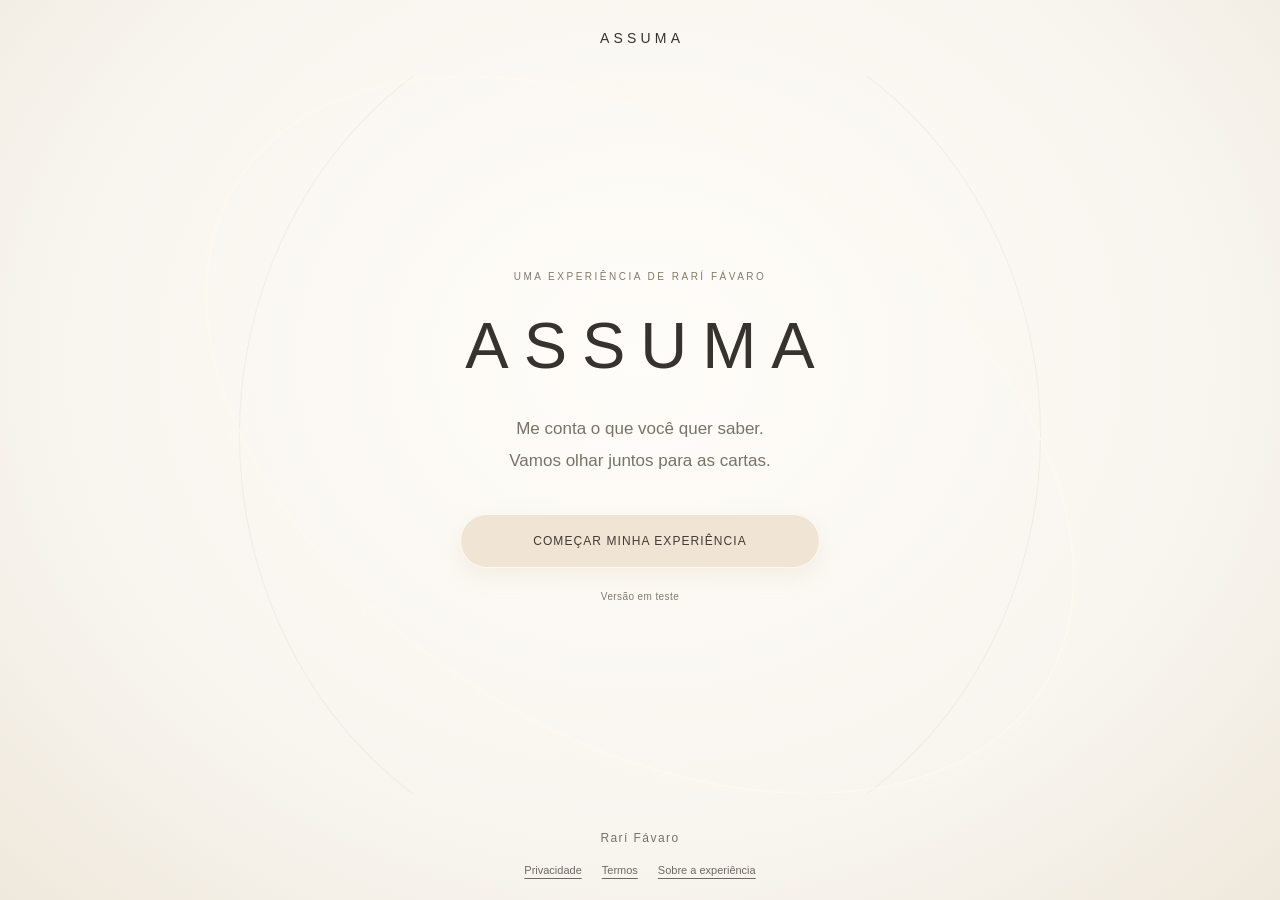
==== commit 6e1db895: "Add files via upload" ====
--- a/assuma/index.html
+++ b/assuma/index.html
@@ -72,6 +72,20 @@
 .report .spread-reading p{font-size:14px}
 @media(max-width:620px){.card-deck.choice-grid{grid-template-columns:repeat(6,minmax(0,1fr));gap:8px;padding:10px;max-height:365px}.choice-grid .tarot{min-height:75px}.pair-card img{height:220px}.pair-card figcaption{font-size:16px}.selection-order{width:18px;height:18px;font-size:9px;top:4px;right:4px}}
 
+
+/* ASSUMA v05 — uma conversa por vez */
+:root{--ivory:#f8f5ef;--paper:#fffcf7;--ink:#36332e;--muted:#79736a;--line:#e1dbd1}
+body{background:radial-gradient(ellipse at 50% 40%,#fffdf9 0%,#f8f5ef 65%,#efe8dc 100%);min-height:100svh;display:flex;flex-direction:column}
+body>div.wrap:first-of-type{width:100%}main{flex:1}.nav{height:76px;border:0;justify-content:center}.brand-mark,.brand-sub,.nav-links,.nav .demo-tag{display:none!important}.brand-word{font-family:var(--sans);font-size:14px;letter-spacing:.3em;font-weight:400;padding-left:.3em}.brand{gap:0}.wrap{max-width:1080px}
+.footer{padding:22px 0 max(22px,env(safe-area-inset-bottom));border:0;display:flex;flex-direction:column;gap:13px;text-align:center}.footer-brand{font-family:var(--sans);letter-spacing:.12em;font-size:12px;font-weight:400;color:#777165}.footer nav{justify-content:center;flex-wrap:wrap;gap:20px}.footer .text-button{font-size:11px;color:#6e685f;line-height:1.5}.footer p{display:none}
+.quiet-home{min-height:calc(100svh - 183px);display:grid;place-items:center;position:relative;overflow:hidden;padding:70px 23px;text-align:center;isolation:isolate}.quiet-home:before,.quiet-home:after{content:'';position:absolute;border:1px solid #bba78322;border-radius:50%;width:min(105vw,800px);height:min(125vw,870px);z-index:-1;pointer-events:none}.quiet-home:after{transform:rotate(32deg);width:min(120vw,950px);height:min(85vw,600px);border-color:#fffaf0;box-shadow:0 0 30px #fff9ed88}.quiet-home-content{width:100%;max-width:470px}.quiet-home .eyebrow{font-size:10px;letter-spacing:.25em;color:#847a6b}.quiet-home h1{font-family:var(--sans);font-size:clamp(40px,8vw,65px);line-height:1.15;font-weight:300;letter-spacing:.23em;padding-left:.23em;margin:22px 0 29px}.quiet-home p{font-size:17px;line-height:1.9;color:#797267;max-width:370px;margin:0 auto 36px}.primary{min-height:54px;border-radius:999px;background:#f0e4d4;color:#423b32;border:1px solid #fffaf0;box-shadow:0 8px 24px #bca78924;font-size:12px;letter-spacing:.09em;font-weight:400}.quiet-home .primary{width:100%;max-width:360px;text-transform:uppercase}.quiet-home .primary:hover,.primary:hover{background:#e9d9c4;color:#302b25;transform:translateY(-1px)}.primary:disabled{opacity:.45}.home-state{font-size:10px;color:#81796c;margin:20px 0 0;letter-spacing:.04em;background:none;border:0;cursor:pointer}
+.quiet-shell{max-width:620px;margin:0 auto;padding:5px 24px 35px;min-height:calc(100svh - 183px)}.session-top{padding:9px 0 24px}.session-top .eyebrow{display:none}.session-top button{font-size:11px;color:#847c70}.progress-track{display:none}.quiet-body{padding-top:clamp(30px,8vh,90px);text-align:center}.quiet-body h1,.screen-heading h1{font-family:var(--sans);font-size:clamp(23px,4.6vw,30px);font-weight:400;line-height:1.65;letter-spacing:-.025em;max-width:500px;margin:26px auto}.quiet-body .eyebrow{font-size:9px;letter-spacing:.14em}.quiet-orb{position:relative;width:132px;height:132px;margin:8px auto 44px;border-radius:48% 52% 53% 47%;background:radial-gradient(circle at 49% 49%,#fffcf4 0 7%,#ada89760 15%,#d9d2be40 35%,#fffcf400 65%);box-shadow:0 0 34px #e6dcc188,inset 0 0 23px #d4bd9433;animation:breathe 7s ease-in-out infinite}.quiet-orb:before,.quiet-orb:after{content:'';position:absolute;inset:0;border:2px solid #c7a27599;border-radius:46% 54% 48% 52%;filter:blur(1px);box-shadow:0 0 4px #a7b3a277;animation:orbit-drift 17s linear infinite}.quiet-orb:after{inset:-4px;border-color:#afbaa055;border-radius:52% 48% 54% 46%;animation-direction:reverse}.is-speaking .quiet-orb{animation:breathe 1.8s ease-in-out infinite}.welcome-copy{font-size:16px;line-height:1.9;color:var(--muted);max-width:365px;margin:0 auto 24px}.welcome-title{margin-bottom:12px!important}.welcome-controls{display:flex;align-items:center;justify-content:center;gap:15px;margin:22px 0 32px;min-height:32px}.welcome-controls button{background:none;border:0;color:#6e6252;display:flex;align-items:center;gap:9px;font-size:12px}.welcome-controls svg{width:19px;height:19px}.audio-time{font-size:10px;color:#8b8274;font-variant-numeric:tabular-nums}.quiet-body>.primary{min-width:245px;margin-top:14px}.quiet-name-form{max-width:375px;margin:0 auto}.quiet-name-form .field{border:0;border-bottom:1px solid #bcb2a4;border-radius:0;background:transparent;text-align:center;padding:15px 3px;font-size:19px}.quiet-name-form .check-row{align-items:flex-start;text-align:left;font-size:11px;line-height:1.7;color:#71695e;margin:25px 0 18px;gap:11px}.quiet-name-form .check-row input{width:15px;height:15px;margin-top:3px;flex-shrink:0;accent-color:#887352}.quiet-name-form .primary{width:100%;margin:10px 0}.quiet-name-form .text-button{font-size:11px;text-decoration:underline}
+.area-grid{max-width:430px;margin:28px auto 0;gap:12px}.area{min-height:90px;border-radius:15px;background:#fffaf066;text-align:center;padding:20px 10px;display:flex;justify-content:center;align-items:center}.area .area-icon,.area .area-arrow,.area small{display:none}.area strong{font-family:var(--sans);font-size:14px;font-weight:400;margin:0}.area:hover{background:#f0e7d8;border-color:#cbb89b;transform:translateY(-2px)}.question-step{font-size:10px;color:#8d8376;text-align:center;margin:0 0 15px;letter-spacing:.12em}.quiet-conversation .quiet-body{padding-top:22px}.quiet-conversation .quiet-orb{width:100px;height:100px;margin-bottom:24px}.quiet-conversation h1{font-size:24px;margin:20px auto 27px;line-height:1.6}.answer-panel{max-width:460px;margin:0 auto;padding-top:5px}.answer-panel textarea.field{background:#fffdf766;border:1px solid #e3dccf;border-radius:17px;min-height:118px;font-size:16px}.input-tabs{background:transparent;border:0;justify-content:center;padding:0;margin:0 0 16px;gap:22px;display:flex}.input-tabs button{padding:8px 4px;border-radius:0;background:none!important;font-size:12px;color:#8e8272;border-bottom:1px solid transparent;box-shadow:none!important}.input-tabs button.active{color:#4b4236;border-bottom-color:#9e896c}.input-tabs svg{width:16px;height:16px}.answer-bottom{justify-content:flex-end;gap:15px;margin-top:15px}.answer-bottom .primary{width:100%;margin:0}.answer-bottom .tiny,.answer-panel .field-label,.question-tools,.session-hint,.stage-heading{display:none}.quiet-conversation details.past-answers{font-size:11px;max-width:460px;margin:26px auto 0}.voice-panel{background:none;border:0}.voice-label{font-size:13px}.cards-heading h1{font-family:var(--sans);font-size:29px;font-weight:400;letter-spacing:-.02em}.cards-heading p{font-size:13px}.combination-action .primary{min-width:260px}.center-note{font-size:10px}.app-view .footer{padding-top:10px}
+@keyframes breathe{0%,100%{transform:scale(.95);opacity:.8}50%{transform:scale(1.05);opacity:1}}@keyframes orbit-drift{to{transform:rotate(360deg)}}
+@media(max-width:600px){.nav{height:61px}.quiet-home{min-height:calc(100svh - 166px);padding:55px 28px}.quiet-home h1{font-size:45px}.quiet-home p{font-size:16px;max-width:300px}.quiet-shell{min-height:calc(100svh - 166px);padding:2px 24px 28px}.quiet-body{padding-top:clamp(28px,7vh,65px)}.quiet-orb{width:124px;height:124px;margin-bottom:38px}.quiet-body h1{font-size:24px}.quiet-conversation .quiet-body{padding-top:22px}.quiet-conversation h1{font-size:22px}.footer{gap:12px;padding-top:22px;padding-bottom:max(22px,env(safe-area-inset-bottom))}.footer nav{gap:18px}.quiet-home .primary{font-size:11px;letter-spacing:.12em}.quiet-conversation .quiet-orb{width:95px;height:95px}.app-shell:not(.quiet-shell){padding-top:5px}}
+@media(prefers-reduced-motion:reduce){.quiet-orb,.quiet-orb:before,.quiet-orb:after{animation:none!important}}
+
+.sr-only{position:absolute;width:1px;height:1px;padding:0;margin:-1px;overflow:hidden;clip:rect(0,0,0,0);white-space:nowrap;border:0}
 </style>
 </head>
 <body>
@@ -97,11 +111,11 @@
 <div class="wrap">
 <header class="nav">
 <a href="#" class="brand" id="brand-home" aria-label="ASSUMA, início"><svg class="brand-mark" aria-hidden="true"><use href="#portal-mark"/></svg><span class="brand-word">ASSUMA<span class="brand-sub">PORTAL ORACULAR</span></span></a>
-<nav class="nav-links" aria-label="Navegação principal"><a href="#como-funciona">A experiência</a><a href="#rari">Quem te acompanha</a><a class="outline-link" href="#duvidas">Suas dúvidas</a></nav>
-<button class="demo-tag" data-action="status"><i class="dot"></i>Prévia · v04</button>
+<nav class="nav-links" aria-label="Navegação principal"></nav>
+<button class="demo-tag" data-action="status"><i class="dot"></i>Prévia · v05</button>
 </header></div>
 <main id="main"></main>
-<div class="wrap"><footer class="footer"><span class="footer-brand">ASSUMA</span><nav aria-label="Informações"><button class="text-button" data-action="privacy">Privacidade</button><button class="text-button" data-action="terms">Sobre a prévia</button><button class="text-button" data-action="status">Integrações</button></nav><p class="tiny">Uma experiência de Rarí Fávaro · 2026</p></footer></div>
+<div class="wrap"><footer class="footer"><span class="footer-brand">Rarí Fávaro</span><nav aria-label="Informações"><button class="text-button" data-action="privacy">Privacidade</button><button class="text-button" data-action="terms">Termos</button><button class="text-button" data-action="status">Sobre a experiência</button></nav></footer></div>
 <dialog class="modal" id="modal" aria-labelledby="modal-title"><button class="modal-close" aria-label="Fechar" data-action="close-modal">×</button><div id="modal-body"></div></dialog>
 <div class="toast" id="toast" role="status" aria-live="polite"></div>
 <script>
@@ -128,31 +142,39 @@
 let state = freshState();
 let recorder=null, stream=null, recordChunks=[], recordTimer=null, recordStarted=0, currentAudio=null, objectUrls=[], voiceMode=false, recording=false, recordingGeneration=0;
 let toastTimer;
+const WELCOME_AUDIO = '[data-uri]